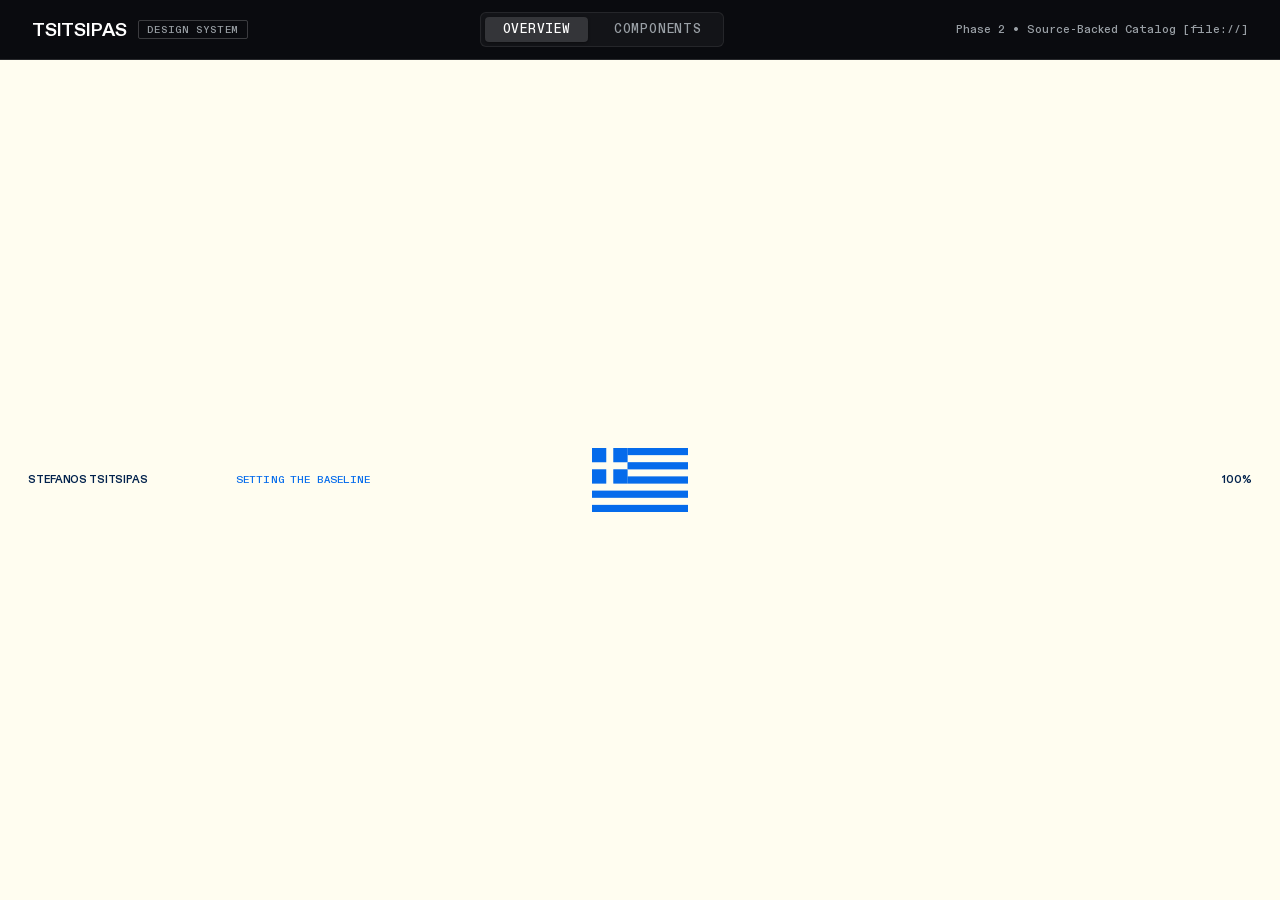
==== index.html @ 0f34ade7 "fix(pages): habilitar Pages automaticamente no workflow e criar index.html" ====
<!DOCTYPE html>
<html lang="en">
<head>
  <meta charset="utf-8" />
  <meta name="viewport" content="width=device-width, initial-scale=1" />
  <title>Tsitsipas — Design System</title>
  
  <style>
    @font-face {
      font-family: 'ABC Diatype';
      src: url('assets/overview/assets/cdn.prod.website-files.com/697cbd4d306021d0cc247ad9/6981e176133f751073e93c39_ABCDiatype-Medium.woff2') format('woff2');
      font-weight: 500;
      font-style: normal;
      font-display: swap;
    }
    @font-face {
      font-family: 'ABC Diatype';
      src: url('assets/overview/assets/cdn.prod.website-files.com/697cbd4d306021d0cc247ad9/6981e1764ed0c80cb322292b_ABCDiatype-Bold.woff2') format('woff2');
      font-weight: 700;
      font-style: normal;
      font-display: swap;
    }
    @font-face {
      font-family: 'ABC Diatype Mono';
      src: url('assets/overview/assets/cdn.prod.website-files.com/697cbd4d306021d0cc247ad9/6981e1980f8bcf10463452c4_ABCDiatypeMono-Medium.woff2') format('woff2');
      font-weight: 500;
      font-style: normal;
      font-display: swap;
    }

    :root {
      --color--white: #fffdf0;
      --color--charcoal: #1a1a1a;
      --color--blue: #056beb;
      --color--yellow: #efff44;
      --color--gray: #626262;
      --color--dark-blue: #02224c;
      --color--blue-white: #d0ecff;
      --color--light-gray: #b0b0b0;
      --color--error: #f62d00;
      --color--success: #52d36a;
      
      --ds-bg: #0b0c10;
      --ds-surface: #14161d;
      --ds-surface-elevated: #1a1e27;
      --ds-border: rgba(255, 255, 255, 0.12);
      --ds-border-light: rgba(255, 255, 255, 0.22);
      --ds-text: #fffdf0;
      --ds-text-dim: #9aa0a6;
      --ds-blue: #056beb;
      
      --ds-font-main: 'ABC Diatype', -apple-system, BlinkMacSystemFont, 'Segoe UI', Roboto, sans-serif;
      --ds-font-mono: 'ABC Diatype Mono', monospace;
      --cubic-default: cubic-bezier(0.4, 0, 0, 1);
    }

    * {
      box-sizing: border-box;
      margin: 0;
      padding: 0;
    }

    html, body {
      width: 100%;
      height: 100%;
      overflow: hidden;
      background: var(--ds-bg);
      color: var(--ds-text);
      font-family: var(--ds-font-main);
    }

    .ds-shell {
      display: flex;
      flex-direction: column;
      width: 100vw;
      height: 100vh;
    }

    /* Top Catalog Bar */
    .ds-navbar {
      height: 60px;
      display: flex;
      align-items: center;
      justify-content: space-between;
      padding: 0 2rem;
      background: rgba(11, 12, 16, 0.96);
      backdrop-filter: blur(16px);
      border-bottom: 1px solid var(--ds-border);
      z-index: 1000;
      flex-shrink: 0;
    }

    .ds-brand {
      display: flex;
      align-items: center;
      gap: 0.75rem;
      text-decoration: none;
      color: #fff;
    }

    .ds-brand-title {
      font-size: 1.15rem;
      font-weight: 700;
      letter-spacing: -0.01em;
      text-transform: uppercase;
    }

    .ds-brand-badge {
      font-family: var(--ds-font-mono);
      font-size: 0.65rem;
      text-transform: uppercase;
      letter-spacing: 0.08em;
      padding: 0.2rem 0.5rem;
      border: 1px solid rgba(255,255,255,0.2);
      border-radius: 2px;
      color: var(--ds-text-dim);
    }

    .ds-tabs {
      display: flex;
      align-items: center;
      gap: 0.5rem;
      background: rgba(255, 255, 255, 0.04);
      padding: 4px;
      border-radius: 6px;
      border: 1px solid rgba(255, 255, 255, 0.08);
    }

    .ds-tab-btn {
      font-family: var(--ds-font-mono);
      font-size: 0.8rem;
      text-transform: uppercase;
      letter-spacing: 0.06em;
      padding: 0.4rem 1.1rem;
      border-radius: 4px;
      border: none;
      background: transparent;
      color: var(--ds-text-dim);
      cursor: pointer;
      text-decoration: none;
      transition: all 0.2s ease;
      display: inline-flex;
      align-items: center;
      gap: 0.4rem;
    }

    .ds-tab-btn:hover {
      color: #fff;
      background: rgba(255, 255, 255, 0.06);
    }

    .ds-tab-btn.is-active {
      color: #fff;
      background: rgba(255, 255, 255, 0.14);
      box-shadow: 0 1px 3px rgba(0,0,0,0.4);
    }

    /* Content Area */
    .ds-view-container {
      flex: 1;
      position: relative;
      width: 100%;
      height: calc(100vh - 60px);
      overflow: hidden;
    }

    .ds-view-overview {
      width: 100%;
      height: 100%;
      position: absolute;
      top: 0;
      left: 0;
      display: block;
    }

    .ds-iframe {
      width: 100%;
      height: 100%;
      border: none;
      display: block;
    }

    /* ----------------------------------------------------
       Phase 2: Components View
       ---------------------------------------------------- */
    .ds-view-components {
      display: none;
      width: 100%;
      height: 100%;
      position: absolute;
      top: 0;
      left: 0;
      background: var(--color--charcoal);
      color: var(--color--white);
      overflow: hidden;
    }

    /* Two-column layout with sticky left sidebar */
    .ds-components-layout {
      display: flex;
      width: 100%;
      height: 100%;
    }

    .ds-sidebar {
      width: 250px;
      flex-shrink: 0;
      background: rgba(18, 19, 23, 0.85);
      backdrop-filter: blur(20px);
      border-right: 1px solid var(--ds-border);
      padding: 1.5rem 1rem;
      overflow-y: auto;
      display: flex;
      flex-direction: column;
      gap: 0.4rem;
    }

    .ds-sidebar-title {
      font-family: var(--ds-font-mono);
      font-size: 0.7rem;
      text-transform: uppercase;
      letter-spacing: 0.1em;
      color: var(--ds-text-dim);
      padding: 0 0.75rem 0.6rem;
      border-bottom: 1px solid var(--ds-border);
      margin-bottom: 0.5rem;
    }

    .ds-nav-item {
      font-family: var(--ds-font-mono);
      font-size: 0.82rem;
      text-transform: uppercase;
      letter-spacing: 0.05em;
      color: #9aa0a6;
      text-decoration: none;
      padding: 0.6rem 0.75rem;
      border-radius: 4px;
      transition: all 0.2s ease;
      display: flex;
      justify-content: space-between;
      align-items: center;
    }

    .ds-nav-item:hover, .ds-nav-item.is-active {
      color: #ffffff;
      background: rgba(255, 255, 255, 0.08);
    }

    .ds-nav-count {
      font-size: 0.7rem;
      opacity: 0.6;
    }

    .ds-main-content {
      flex: 1;
      height: 100%;
      overflow-y: auto;
      padding: 3rem 4rem 6rem;
      position: relative;
      scroll-behavior: smooth;
    }

    /* Background animated specimen wrapper */
    .ds-bg-canvas-container {
      position: relative;
      width: 100%;
      height: 380px;
      border: 1px solid var(--ds-border);
      border-radius: 8px;
      overflow: hidden;
      margin-top: 1rem;
    }

    .ds-bg-iframe {
      width: 100%;
      height: 100%;
      border: none;
    }

    /* Specimen Sections */
    .ds-section {
      margin-bottom: 5rem;
      scroll-margin-top: 2rem;
    }

    .ds-section-header {
      margin-bottom: 2rem;
      border-bottom: 1px solid var(--ds-border);
      padding-bottom: 0.75rem;
      display: flex;
      justify-content: space-between;
      align-items: baseline;
    }

    .ds-section-title {
      font-size: 1.6rem;
      font-weight: 700;
      letter-spacing: -0.02em;
      text-transform: uppercase;
    }

    .ds-section-tag {
      font-family: var(--ds-font-mono);
      font-size: 0.75rem;
      color: var(--color--blue);
      letter-spacing: 0.08em;
      text-transform: uppercase;
    }

    /* Typography 3-Column format */
    .ds-type-row {
      display: grid;
      grid-template-columns: 240px 1fr 140px;
      align-items: baseline;
      padding: 1.8rem 0;
      border-bottom: 1px solid rgba(255, 255, 255, 0.08);
      gap: 1.5rem;
    }

    .ds-type-meta {
      font-family: var(--ds-font-mono);
      font-size: 0.8rem;
    }

    .ds-type-role {
      color: #ffffff;
      font-weight: 700;
      text-transform: uppercase;
      letter-spacing: 0.05em;
      margin-bottom: 0.25rem;
    }

    .ds-type-family {
      color: var(--ds-text-dim);
      font-size: 0.75rem;
    }

    .ds-type-size {
      font-family: var(--ds-font-mono);
      font-size: 0.8rem;
      color: var(--color--yellow);
      text-align: right;
      letter-spacing: 0.05em;
    }

    /* Colors Grid */
    .ds-color-groups {
      display: flex;
      flex-direction: column;
      gap: 2.5rem;
    }

    .ds-color-group-title {
      font-family: var(--ds-font-mono);
      font-size: 0.85rem;
      text-transform: uppercase;
      letter-spacing: 0.08em;
      color: var(--ds-text-dim);
      margin-bottom: 1rem;
    }

    .ds-color-grid {
      display: grid;
      grid-template-columns: repeat(auto-fill, minmax(220px, 1fr));
      gap: 1.25rem;
    }

    .ds-color-card {
      background: rgba(255, 255, 255, 0.03);
      border: 1px solid var(--ds-border);
      border-radius: 6px;
      overflow: hidden;
      display: flex;
      flex-direction: column;
    }

    .ds-swatch {
      height: 80px;
      width: 100%;
      position: relative;
    }

    .ds-color-details {
      padding: 0.85rem;
      font-family: var(--ds-font-mono);
      font-size: 0.78rem;
      display: flex;
      flex-direction: column;
      gap: 0.25rem;
    }

    .ds-color-label {
      font-weight: 700;
      color: #fff;
    }

    .ds-color-token {
      color: var(--color--blue-white);
      font-size: 0.72rem;
    }

    .ds-color-val {
      color: var(--ds-text-dim);
      font-size: 0.7rem;
    }

    .ds-color-use {
      font-size: 0.7rem;
      color: #888;
      margin-top: 0.2rem;
    }

    /* Surfaces */
    .ds-surface-grid {
      display: grid;
      grid-template-columns: repeat(auto-fit, minmax(280px, 1fr));
      gap: 1.5rem;
    }

    .ds-surface-specimen {
      padding: 2rem;
      border-radius: 4px;
      display: flex;
      flex-direction: column;
      justify-content: space-between;
      min-height: 140px;
    }

    /* Icons 5-column grid */
    .ds-icon-grid {
      display: grid;
      grid-template-columns: repeat(5, 1fr);
      gap: 1.5rem;
    }

    .ds-icon-cell {
      display: flex;
      flex-direction: column;
      align-items: center;
      justify-content: center;
      padding: 1.5rem 1rem;
      background: rgba(255,255,255,0.02);
      border: 1px solid var(--ds-border);
      border-radius: 4px;
      gap: 1rem;
      transition: all 0.2s ease;
    }

    .ds-icon-cell:hover {
      background: rgba(255,255,255,0.05);
      border-color: var(--ds-border-light);
    }

    .ds-icon-code {
      font-family: var(--ds-font-mono);
      font-size: 0.7rem;
      color: var(--ds-text-dim);
      text-align: center;
    }

    /* Reusable Source Components */
    .ds-comp-list {
      display: flex;
      flex-direction: column;
      gap: 3rem;
    }

    .ds-comp-item {
      border: 1px solid var(--ds-border);
      border-radius: 6px;
      background: rgba(255,255,255,0.02);
      padding: 2rem;
    }

    .ds-comp-meta {
      display: flex;
      justify-content: space-between;
      align-items: center;
      margin-bottom: 1.5rem;
      border-bottom: 1px solid rgba(255,255,255,0.08);
      padding-bottom: 0.75rem;
    }

    .ds-comp-name {
      font-family: var(--ds-font-mono);
      font-size: 0.9rem;
      text-transform: uppercase;
      font-weight: 700;
      color: #fff;
    }

    .ds-comp-selector {
      font-family: var(--ds-font-mono);
      font-size: 0.75rem;
      color: var(--color--blue-white);
      background: rgba(5, 107, 235, 0.15);
      padding: 2px 8px;
      border-radius: 3px;
    }

    .ds-comp-preview {
      padding: 1.5rem;
      background: #14161d;
      border-radius: 4px;
      border: 1px solid rgba(255,255,255,0.06);
      display: flex;
      align-items: center;
      gap: 2rem;
      flex-wrap: wrap;
    }

    /* Component CSS overrides from Source */
    .source-btn-wrap {
      display: inline-flex;
      align-items: center;
      gap: 0.5rem;
      padding: 0.75rem 1.75rem;
      border: 1px solid rgba(255, 255, 255, 0.3);
      color: #fffdf0;
      text-transform: uppercase;
      font-weight: 700;
      font-size: 0.875rem;
      letter-spacing: 0.05em;
      text-decoration: none;
      position: relative;
      overflow: hidden;
      transition: all 0.3s cubic-bezier(0.4, 0, 0, 1);
      background: transparent;
      cursor: pointer;
    }

    .source-btn-wrap:hover {
      border-color: #efff44;
      color: #efff44;
      transform: translateY(-2px);
    }

    .source-nav-pill {
      display: inline-flex;
      align-items: center;
      gap: 0.6rem;
      padding: 0.5rem 1.25rem;
      border-radius: 999px;
      border: 1px solid rgba(255, 255, 255, 0.2);
      font-family: var(--ds-font-mono);
      font-size: 0.8rem;
      text-transform: uppercase;
      background: #02224c;
      color: #d0ecff;
    }

    .source-stat-item {
      display: flex;
      flex-direction: column;
      gap: 0.25rem;
      border-left: 2px solid var(--color--blue);
      padding-left: 1rem;
    }

    .source-stat-label {
      font-family: var(--ds-font-mono);
      font-size: 0.75rem;
      text-transform: uppercase;
      color: var(--color--blue-white);
      letter-spacing: 0.05em;
    }

    .source-stat-val {
      font-size: 1.75rem;
      font-weight: 700;
      color: #fffdf0;
      text-transform: uppercase;
    }
  </style>
</head>
<body>
  <div class="ds-shell">
    <header class="ds-navbar">
      <a href="#overview" class="ds-brand">
        <span class="ds-brand-title">Tsitsipas</span>
        <span class="ds-brand-badge">Design System</span>
      </a>

      <nav class="ds-tabs">
        <a href="#overview" id="tab-overview" class="ds-tab-btn is-active">
          <span>Overview</span>
        </a>
        <a href="#components" id="tab-components" class="ds-tab-btn">
          <span>Components</span>
        </a>
      </nav>

      <div style="font-family: var(--ds-font-mono); font-size: 0.72rem; color: var(--ds-text-dim);">
        Phase 2 • Source-Backed Catalog [file://]
      </div>
    </header>

    <main class="ds-view-container">
      <!-- Overview View -->
      <section id="view-overview" class="ds-view-overview">
        <iframe src="assets/overview/index.html" class="ds-iframe" title="Tsitsipas Overview Adaptation"></iframe>
      </section>

      <!-- Components View -->
      <section id="view-components" class="ds-view-components">
        <div class="ds-components-layout">
          <!-- Sticky Left Sidebar -->
          <aside class="ds-sidebar">
            <div class="ds-sidebar-title">Design Foundations</div>
            <a href="#foundations-typography" class="ds-nav-item is-active">
              <span>Typography</span>
              <span class="ds-nav-count">8</span>
            </a>
            <a href="#foundations-colors" class="ds-nav-item">
              <span>Colors</span>
              <span class="ds-nav-count">14</span>
            </a>
            <a href="#foundations-backgrounds" class="ds-nav-item">
              <span>Backgrounds</span>
              <span class="ds-nav-count">2</span>
            </a>
            <a href="#foundations-surfaces" class="ds-nav-item">
              <span>Surfaces</span>
              <span class="ds-nav-count">4</span>
            </a>
            <a href="#foundations-icons" class="ds-nav-item">
              <span>Icons</span>
              <span class="ds-nav-count">6</span>
            </a>

            <div class="ds-sidebar-title" style="margin-top: 1.5rem;">Components</div>
            <a href="#comp-navigation" class="ds-nav-item">
              <span>Navigation</span>
              <span class="ds-nav-count">3</span>
            </a>
            <a href="#comp-actions" class="ds-nav-item">
              <span>Actions & Buttons</span>
              <span class="ds-nav-count">4</span>
            </a>
            <a href="#comp-data-display" class="ds-nav-item">
              <span>Data Display</span>
              <span class="ds-nav-count">3</span>
            </a>
            <a href="#comp-forms" class="ds-nav-item">
              <span>Inputs & Forms</span>
              <span class="ds-nav-count">2</span>
            </a>
          </aside>

          <!-- Main Scrollable Specimen Area -->
          <div class="ds-main-content">
            
            <!-- TYPOGRAPHY -->
            <section id="foundations-typography" class="ds-section">
              <div class="ds-section-header">
                <h2 class="ds-section-title">Typography</h2>
                <span class="ds-section-tag">ABC Diatype / Diatype Mono</span>
              </div>

              <!-- Heading 1 -->
              <div class="ds-type-row">
                <div class="ds-type-meta">
                  <div class="ds-type-role">Heading 1 (Hero Title)</div>
                  <div class="ds-type-family">ABC Diatype • Bold 700</div>
                  <div style="color: #666; font-size: 0.7rem; margin-top: 4px;">.u-h1</div>
                </div>
                <div class="ds-type-specimen" style="font-family: 'ABC Diatype'; font-size: 3.5rem; font-weight: 700; text-transform: uppercase; letter-spacing: -0.03em; line-height: 0.9;">
                  TSITSIPAS
                </div>
                <div class="ds-type-size">6em | 3em</div>
              </div>

              <!-- Heading 2 -->
              <div class="ds-type-row">
                <div class="ds-type-meta">
                  <div class="ds-type-role">Heading 2 (Section Title)</div>
                  <div class="ds-type-family">ABC Diatype • Bold 700</div>
                  <div style="color: #666; font-size: 0.7rem; margin-top: 4px;">.u-h2</div>
                </div>
                <div class="ds-type-specimen" style="font-family: 'ABC Diatype'; font-size: 2.4rem; font-weight: 700; text-transform: uppercase; letter-spacing: -0.03em; line-height: 1;">
                  FAMILY LEGACY
                </div>
                <div class="ds-type-size">4em | 2.5em</div>
              </div>

              <!-- Heading 3 -->
              <div class="ds-type-row">
                <div class="ds-type-meta">
                  <div class="ds-type-role">Heading 3 (Editorial Headline)</div>
                  <div class="ds-type-family">ABC Diatype • Bold 700</div>
                  <div style="color: #666; font-size: 0.7rem; margin-top: 4px;">.u-h3</div>
                </div>
                <div class="ds-type-specimen" style="font-family: 'ABC Diatype'; font-size: 1.8rem; font-weight: 700; letter-spacing: -0.01em; line-height: 1;">
                  Precision Athletic Craft
                </div>
                <div class="ds-type-size">2.5em | 2em</div>
              </div>

              <!-- Heading 4 -->
              <div class="ds-type-row">
                <div class="ds-type-meta">
                  <div class="ds-type-role">Heading 4 (Brand Logo & Menu)</div>
                  <div class="ds-type-family">ABC Diatype • Bold 700</div>
                  <div style="color: #666; font-size: 0.7rem; margin-top: 4px;">.u-h4</div>
                </div>
                <div class="ds-type-specimen" style="font-family: 'ABC Diatype'; font-size: 1.4rem; font-weight: 700; text-transform: uppercase; letter-spacing: -0.03em; line-height: 1;">
                  Stefanos Tsitsipas
                </div>
                <div class="ds-type-size">2em | 1.5em</div>
              </div>

              <!-- Mono XL -->
              <div class="ds-type-row">
                <div class="ds-type-meta">
                  <div class="ds-type-role">Mono Display (Scores / Numbers)</div>
                  <div class="ds-type-family">ABC Diatype Mono • Regular 400</div>
                  <div style="color: #666; font-size: 0.7rem; margin-top: 4px;">.text-mono-xl</div>
                </div>
                <div class="ds-type-specimen" style="font-family: 'ABC Diatype Mono'; font-size: 2.2rem; text-transform: uppercase; letter-spacing: 0.1em; line-height: 1.2;">
                  #03 ATP
                </div>
                <div class="ds-type-size">3em</div>
              </div>

              <!-- Mono Medium -->
              <div class="ds-type-row">
                <div class="ds-type-meta">
                  <div class="ds-type-role">Mono Medium (Labels & Stats)</div>
                  <div class="ds-type-family">ABC Diatype Mono • Regular 400</div>
                  <div style="color: #666; font-size: 0.7rem; margin-top: 4px;">.text-mono-md</div>
                </div>
                <div class="ds-type-specimen" style="font-family: 'ABC Diatype Mono'; font-size: 1.125rem; text-transform: uppercase; letter-spacing: 0.1em; line-height: 1.2;">
                  TOURNAMENT RECORD 2024
                </div>
                <div class="ds-type-size">1.125em</div>
              </div>

              <!-- Mono Small -->
              <div class="ds-type-row">
                <div class="ds-type-meta">
                  <div class="ds-type-role">Mono Small (Meta, Eyebrows)</div>
                  <div class="ds-type-family">ABC Diatype Mono • Medium 500</div>
                  <div style="color: #666; font-size: 0.7rem; margin-top: 4px;">.text-mono-sm</div>
                </div>
                <div class="ds-type-specimen" style="font-family: 'ABC Diatype Mono'; font-size: 0.75rem; text-transform: uppercase; letter-spacing: 0.015em; line-height: 1;">
                  Date of birth • August 12th, 1998
                </div>
                <div class="ds-type-size">0.75em</div>
              </div>

              <!-- Text Detail -->
              <div class="ds-type-row">
                <div class="ds-type-meta">
                  <div class="ds-type-role">Text Detail (Spec Values)</div>
                  <div class="ds-type-family">ABC Diatype • Bold 700</div>
                  <div style="color: #666; font-size: 0.7rem; margin-top: 4px;">.u-text-detail</div>
                </div>
                <div class="ds-type-specimen" style="font-family: 'ABC Diatype'; font-size: 0.9375rem; text-transform: uppercase; letter-spacing: -0.015em; line-height: 1;">
                  Monte-Carlo Masters Champion
                </div>
                <div class="ds-type-size">0.75em | 0.9375em</div>
              </div>
            </section>

            <!-- COLORS -->
            <section id="foundations-colors" class="ds-section">
              <div class="ds-section-header">
                <h2 class="ds-section-title">Colors</h2>
                <span class="ds-section-tag">Functional Palette</span>
              </div>

              <div class="ds-color-groups">
                <!-- Brand and Accent -->
                <div>
                  <div class="ds-color-group-title">Brand & Accent</div>
                  <div class="ds-color-grid">
                    <div class="ds-color-card">
                      <div class="ds-swatch" style="background: #056beb;"></div>
                      <div class="ds-color-details">
                        <span class="ds-color-label">Electric Brand Blue</span>
                        <span class="ds-color-token">--color--blue</span>
                        <span class="ds-color-val">#056beb</span>
                        <span class="ds-color-use">Primary accent, active indicators, menu dots</span>
                      </div>
                    </div>

                    <div class="ds-color-card">
                      <div class="ds-swatch" style="background: #efff44;"></div>
                      <div class="ds-color-details">
                        <span class="ds-color-label">Tennis Volt Accent</span>
                        <span class="ds-color-token">--color--yellow</span>
                        <span class="ds-color-val">#efff44</span>
                        <span class="ds-color-use">Hover states, kinetic highlights, tennis markers</span>
                      </div>
                    </div>

                    <div class="ds-color-card">
                      <div class="ds-swatch" style="background: #02224c;"></div>
                      <div class="ds-color-details">
                        <span class="ds-color-label">Deep Court Navy</span>
                        <span class="ds-color-token">--color--dark-blue</span>
                        <span class="ds-color-val">#02224c</span>
                        <span class="ds-color-use">Secondary dark surface and badge backgrounds</span>
                      </div>
                    </div>
                  </div>
                </div>

                <!-- Surfaces & Canvas -->
                <div>
                  <div class="ds-color-group-title">Surfaces & Canvas</div>
                  <div class="ds-color-grid">
                    <div class="ds-color-card">
                      <div class="ds-swatch" style="background: #1a1a1a; border-bottom: 1px solid #333;"></div>
                      <div class="ds-color-details">
                        <span class="ds-color-label">Charcoal Canvas</span>
                        <span class="ds-color-token">--color--charcoal</span>
                        <span class="ds-color-val">#1a1a1a</span>
                        <span class="ds-color-use">Main page background and deep cards</span>
                      </div>
                    </div>

                    <div class="ds-color-card">
                      <div class="ds-swatch" style="background: #0b0c10;"></div>
                      <div class="ds-color-details">
                        <span class="ds-color-label">Void Surface</span>
                        <span class="ds-color-token">--ds-bg</span>
                        <span class="ds-color-val">#0b0c10</span>
                        <span class="ds-color-use">Catalog shell and 3D viewport canvas background</span>
                      </div>
                    </div>

                    <div class="ds-color-card">
                      <div class="ds-swatch" style="background: #2d2d2d;"></div>
                      <div class="ds-color-details">
                        <span class="ds-color-label">Elevated Dark Slate</span>
                        <span class="ds-color-token">--color--gradient-dark</span>
                        <span class="ds-color-val">#2d2d2d</span>
                        <span class="ds-color-use">Surface cards, overlays, and subtle card tiles</span>
                      </div>
                    </div>
                  </div>
                </div>

                <!-- Text & Icons -->
                <div>
                  <div class="ds-color-group-title">Text & Icons</div>
                  <div class="ds-color-grid">
                    <div class="ds-color-card">
                      <div class="ds-swatch" style="background: #fffdf0;"></div>
                      <div class="ds-color-details">
                        <span class="ds-color-label">Warm Chalk White</span>
                        <span class="ds-color-token">--color--white</span>
                        <span class="ds-color-val">#fffdf0</span>
                        <span class="ds-color-use">Primary text, titles, headings, high contrast</span>
                      </div>
                    </div>

                    <div class="ds-color-card">
                      <div class="ds-swatch" style="background: #d0ecff;"></div>
                      <div class="ds-color-details">
                        <span class="ds-color-label">Ice Blue Text</span>
                        <span class="ds-color-token">--color--blue-white</span>
                        <span class="ds-color-val">#d0ecff</span>
                        <span class="ds-color-use">Meta labels, match scores, secondary headers</span>
                      </div>
                    </div>

                    <div class="ds-color-card">
                      <div class="ds-swatch" style="background: #626262;"></div>
                      <div class="ds-color-details">
                        <span class="ds-color-label">Neutral Medium Gray</span>
                        <span class="ds-color-token">--color--gray</span>
                        <span class="ds-color-val">#626262</span>
                        <span class="ds-color-use">Secondary copy, disabled items, captions</span>
                      </div>
                    </div>
                  </div>
                </div>

                <!-- Borders & Overlays -->
                <div>
                  <div class="ds-color-group-title">Borders & Alpha Overlays</div>
                  <div class="ds-color-grid">
                    <div class="ds-color-card">
                      <div class="ds-swatch" style="background: rgba(255, 253, 240, 0.25);"></div>
                      <div class="ds-color-details">
                        <span class="ds-color-label">Chalk Border Alpha</span>
                        <span class="ds-color-token">--color--white-25</span>
                        <span class="ds-color-val">rgba(255, 253, 240, 0.25)</span>
                        <span class="ds-color-use">Card outlines, dividers, subtle grid separators</span>
                      </div>
                    </div>

                    <div class="ds-color-card">
                      <div class="ds-swatch" style="background: rgba(2, 34, 76, 0.25);"></div>
                      <div class="ds-color-details">
                        <span class="ds-color-label">Dark Blue Alpha</span>
                        <span class="ds-color-token">--color--dark-blue-25</span>
                        <span class="ds-color-val">rgba(2, 34, 76, 0.25)</span>
                        <span class="ds-color-use">Backdrop blurs, floating navigation badges</span>
                      </div>
                    </div>
                  </div>
                </div>
              </div>
            </section>

            <!-- BACKGROUNDS -->
            <section id="foundations-backgrounds" class="ds-section">
              <div class="ds-section-header">
                <h2 class="ds-section-title">Backgrounds</h2>
                <span class="ds-section-tag">WebGL 3D & Static Canvas</span>
              </div>

              <div>
                <p style="font-family: var(--ds-font-mono); font-size: 0.8rem; color: var(--ds-text-dim); margin-bottom: 0.75rem;">
                  Interactive WebGL 3D Court (Live runtime instance from Overview):
                </p>
                <div class="ds-bg-canvas-container">
                  <iframe src="assets/overview/index.html" class="ds-bg-iframe" title="Live 3D Background Specimen"></iframe>
                </div>
              </div>
            </section>

            <!-- SURFACES -->
            <section id="foundations-surfaces" class="ds-section">
              <div class="ds-section-header">
                <h2 class="ds-section-title">Surfaces</h2>
                <span class="ds-section-tag">Elevation & Glassmorphism</span>
              </div>

              <div class="ds-surface-grid">
                <div class="ds-surface-specimen" style="background: #1a1a1a; border: 1px solid rgba(255, 253, 240, 0.15);">
                  <div>
                    <h4 style="font-size: 1rem; text-transform: uppercase; margin-bottom: 0.5rem;">Base Dark Surface</h4>
                    <p style="font-family: var(--ds-font-mono); font-size: 0.75rem; color: #888;">Solid #1a1a1a with 1px chalk border</p>
                  </div>
                  <div style="font-family: var(--ds-font-mono); font-size: 0.7rem; color: var(--color--blue);">.content-dark__slot</div>
                </div>

                <div class="ds-surface-specimen" style="background: rgba(11, 12, 16, 0.85); backdrop-filter: blur(16px); border: 1px solid rgba(255, 255, 255, 0.1);">
                  <div>
                    <h4 style="font-size: 1rem; text-transform: uppercase; margin-bottom: 0.5rem;">Frosted Glass Nav Surface</h4>
                    <p style="font-family: var(--ds-font-mono); font-size: 0.75rem; color: #888;">rgba(11, 12, 16, 0.85) • backdrop-filter blur(16px)</p>
                  </div>
                  <div style="font-family: var(--ds-font-mono); font-size: 0.7rem; color: var(--color--blue);">.nav-w</div>
                </div>

                <div class="ds-surface-specimen" style="background: #02224c; border-radius: 4px; border: 1px solid rgba(208, 236, 255, 0.2);">
                  <div>
                    <h4 style="font-size: 1rem; text-transform: uppercase; margin-bottom: 0.5rem;">Navy Court Pill Surface</h4>
                    <p style="font-family: var(--ds-font-mono); font-size: 0.75rem; color: #888;">#02224c with ice blue border accent</p>
                  </div>
                  <div style="font-family: var(--ds-font-mono); font-size: 0.7rem; color: var(--color--blue);">.nav__match-cms</div>
                </div>
              </div>
            </section>

            <!-- ICONS -->
            <section id="foundations-icons" class="ds-section">
              <div class="ds-section-header">
                <h2 class="ds-section-title">Icons</h2>
                <span class="ds-section-tag">Direct SVG Grid (5-col)</span>
              </div>

              <div class="ds-icon-grid">
                <!-- Close / Hamburger Menu -->
                <div class="ds-icon-cell">
                  <svg width="24" height="24" viewBox="0 0 32 32" fill="none" stroke="#fffdf0" stroke-width="2">
                    <line x1="4" y1="10" x2="28" y2="10"></line>
                    <line x1="4" y1="22" x2="28" y2="22"></line>
                  </svg>
                  <div class="ds-icon-code">icon-menu</div>
                </div>

                <!-- Close cross -->
                <div class="ds-icon-cell">
                  <svg width="24" height="24" viewBox="0 0 32 32" fill="none" stroke="#fffdf0" stroke-width="2">
                    <line x1="8" y1="8" x2="24" y2="24"></line>
                    <line x1="24" y1="8" x2="8" y2="24"></line>
                  </svg>
                  <div class="ds-icon-code">icon-close</div>
                </div>

                <!-- Arrow Right -->
                <div class="ds-icon-cell">
                  <svg width="24" height="24" viewBox="0 0 24 24" fill="none" stroke="#fffdf0" stroke-width="2">
                    <line x1="5" y1="12" x2="19" y2="12"></line>
                    <polyline points="12 5 19 12 12 19"></polyline>
                  </svg>
                  <div class="ds-icon-code">arrow-right</div>
                </div>

                <!-- Chevron Down -->
                <div class="ds-icon-cell">
                  <svg width="24" height="24" viewBox="0 0 24 24" fill="none" stroke="#fffdf0" stroke-width="2">
                    <polyline points="6 9 12 15 18 9"></polyline>
                  </svg>
                  <div class="ds-icon-code">chevron-down</div>
                </div>

                <!-- External Link -->
                <div class="ds-icon-cell">
                  <svg width="24" height="24" viewBox="0 0 24 24" fill="none" stroke="#fffdf0" stroke-width="2">
                    <path d="M18 13v6a2 2 0 0 1-2 2H5a2 2 0 0 1-2-2V8a2 2 0 0 1 2-2h6"></path>
                    <polyline points="15 3 21 3 21 9"></polyline>
                    <line x1="10" y1="14" x2="21" y2="3"></line>
                  </svg>
                  <div class="ds-icon-code">link-external</div>
                </div>

                <!-- Play dot -->
                <div class="ds-icon-cell">
                  <svg width="24" height="24" viewBox="0 0 24 24" fill="#056beb">
                    <circle cx="12" cy="12" r="6"></circle>
                  </svg>
                  <div class="ds-icon-code">status-live</div>
                </div>
              </div>
            </section>

            <!-- NAVIGATION COMPONENTS -->
            <section id="comp-navigation" class="ds-section">
              <div class="ds-section-header">
                <h2 class="ds-section-title">Navigation Components</h2>
                <span class="ds-section-tag">Source Reusable Units</span>
              </div>

              <div class="ds-comp-list">
                <!-- Nav Brand Logo -->
                <div class="ds-comp-item">
                  <div class="ds-comp-meta">
                    <span class="ds-comp-name">Stacked Wordmark Logo</span>
                    <span class="ds-comp-selector">.nav__logo</span>
                  </div>
                  <div class="ds-comp-preview">
                    <div style="display: flex; flex-direction: column; font-family: 'ABC Diatype'; font-weight: 700; text-transform: uppercase; line-height: 0.9; cursor: pointer;">
                      <span style="font-size: 1.25rem;">Stefanos</span>
                      <span style="font-size: 1.25rem; margin-left: 0.8rem; color: #efff44;">Tsitsipas</span>
                    </div>
                  </div>
                </div>

                <!-- Nav Menu Trigger & Pill -->
                <div class="ds-comp-item">
                  <div class="ds-comp-meta">
                    <span class="ds-comp-name">Interactive Menu Button</span>
                    <span class="ds-comp-selector">.nav__menu-w</span>
                  </div>
                  <div class="ds-comp-preview">
                    <div style="display: inline-flex; align-items: center; gap: 0.6rem; padding: 0.4rem 1.2rem; background: rgba(255,255,255,0.06); border: 1px solid rgba(255,255,255,0.15); border-radius: 999px; cursor: pointer;">
                      <span style="width: 8px; height: 8px; background: #056beb; border-radius: 50%;"></span>
                      <span style="font-family: var(--ds-font-mono); font-size: 0.75rem; text-transform: uppercase; letter-spacing: 0.08em; font-weight: 500;">Menu</span>
                    </div>
                  </div>
                </div>

                <!-- Match Badge -->
                <div class="ds-comp-item">
                  <div class="ds-comp-meta">
                    <span class="ds-comp-name">Match Info Status Pill</span>
                    <span class="ds-comp-selector">.nav__match-cms</span>
                  </div>
                  <div class="ds-comp-preview">
                    <div class="source-nav-pill">
                      <span style="color: #99b5cb;">Next Match:</span>
                      <span style="color: #fff; font-weight: 700;">Coming Soon</span>
                    </div>
                  </div>
                </div>
              </div>
            </section>

            <!-- ACTIONS & BUTTONS -->
            <section id="comp-actions" class="ds-section">
              <div class="ds-section-header">
                <h2 class="ds-section-title">Actions & Buttons</h2>
                <span class="ds-section-tag">Button Families & States</span>
              </div>

              <div class="ds-comp-list">
                <!-- Primary Outline Kinetic Button -->
                <div class="ds-comp-item">
                  <div class="ds-comp-meta">
                    <span class="ds-comp-name">Athletic Kinetic Outline Button</span>
                    <span class="ds-comp-selector">[data-css="btn"] .btn-w</span>
                  </div>
                  <div class="ds-comp-preview">
                    <a href="javascript:void(0)" class="source-btn-wrap">
                      <span>Explore Career</span>
                      <span style="font-size: 1.1rem; line-height: 1;">&rarr;</span>
                    </a>

                    <a href="javascript:void(0)" class="source-btn-wrap" style="border-color: #056beb; color: #d0ecff;">
                      <span>On Court Stats</span>
                      <span style="font-size: 1.1rem; line-height: 1;">&rarr;</span>
                    </a>

                    <a href="javascript:void(0)" class="source-btn-wrap" style="opacity: 0.4; cursor: not-allowed;">
                      <span>Disabled State</span>
                    </a>
                  </div>
                </div>
              </div>
            </section>

            <!-- DATA DISPLAY -->
            <section id="comp-data-display" class="ds-section">
              <div class="ds-section-header">
                <h2 class="ds-section-title">Data Display</h2>
                <span class="ds-section-tag">Stats & Specification Columns</span>
              </div>

              <div class="ds-comp-list">
                <div class="ds-comp-item">
                  <div class="ds-comp-meta">
                    <span class="ds-comp-name">Athletic Stat Grid Column</span>
                    <span class="ds-comp-selector">.hero-home__col</span>
                  </div>
                  <div class="ds-comp-preview" style="gap: 4rem;">
                    <div class="source-stat-item">
                      <span class="source-stat-label">ATP Ranking</span>
                      <span class="source-stat-val">Career High #3</span>
                    </div>

                    <div class="source-stat-item">
                      <span class="source-stat-label">Height / Reach</span>
                      <span class="source-stat-val">193 CM / 6'4"</span>
                    </div>

                    <div class="source-stat-item">
                      <span class="source-stat-label">Plays</span>
                      <span class="source-stat-val">Right-Handed (1H-BH)</span>
                    </div>
                  </div>
                </div>
              </div>
            </section>

            <!-- INPUTS & FORMS -->
            <section id="comp-forms" class="ds-section">
              <div class="ds-section-header">
                <h2 class="ds-section-title">Inputs & Forms</h2>
                <span class="ds-section-tag">Athletic Form Elements</span>
              </div>

              <div class="ds-comp-list">
                <div class="ds-comp-item">
                  <div class="ds-comp-meta">
                    <span class="ds-comp-name">Minimal Dark Form Controls</span>
                    <span class="ds-comp-selector">input, .contact__radio-btn</span>
                  </div>
                  <div class="ds-comp-preview" style="display: flex; flex-direction: column; align-items: flex-start; gap: 1.25rem;">
                    <div style="display: flex; gap: 1rem; width: 100%; max-width: 480px;">
                      <input type="text" placeholder="YOUR NAME" style="flex: 1; background: transparent; border: none; border-bottom: 1px solid rgba(255,255,255,0.25); color: #fff; font-family: var(--ds-font-mono); font-size: 0.85rem; padding: 0.5rem 0; outline: none;" />
                    </div>
                    <div style="display: flex; gap: 1rem; width: 100%; max-width: 480px;">
                      <input type="email" placeholder="YOUR EMAIL ADDRESS" style="flex: 1; background: transparent; border: none; border-bottom: 1px solid rgba(255,255,255,0.25); color: #fff; font-family: var(--ds-font-mono); font-size: 0.85rem; padding: 0.5rem 0; outline: none;" />
                    </div>
                  </div>
                </div>
              </div>
            </section>

          </div>
        </div>
      </section>
    </main>
  </div>

  <script>
    // Tab and Hash management
    var tabOverview = document.getElementById('tab-overview');
    var tabComponents = document.getElementById('tab-components');
    var viewOverview = document.getElementById('view-overview');
    var viewComponents = document.getElementById('view-components');

    function syncHash() {
      var hash = window.location.hash || '#overview';
      if (hash === '#components' || hash.startsWith('#comp-') || hash.startsWith('#foundations-')) {
        tabOverview.classList.remove('is-active');
        tabComponents.classList.add('is-active');
        viewOverview.style.display = 'none';
        viewComponents.style.display = 'block';

        if (hash.startsWith('#comp-') || hash.startsWith('#foundations-')) {
          var targetEl = document.querySelector(hash);
          if (targetEl) {
            targetEl.scrollIntoView({ behavior: 'smooth' });
          }
        }
      } else {
        tabComponents.classList.remove('is-active');
        tabOverview.classList.add('is-active');
        viewComponents.style.display = 'none';
        viewOverview.style.display = 'block';
      }
    }

    tabOverview.addEventListener('click', function(e) {
      e.preventDefault();
      window.location.hash = '#overview';
      syncHash();
    });

    tabComponents.addEventListener('click', function(e) {
      e.preventDefault();
      window.location.hash = '#components';
      syncHash();
    });

    // Update active state in sidebar on click
    document.querySelectorAll('.ds-nav-item').forEach(function(item) {
      item.addEventListener('click', function(e) {
        document.querySelectorAll('.ds-nav-item').forEach(function(el) { el.classList.remove('is-active'); });
        item.classList.add('is-active');
      });
    });

    window.addEventListener('hashchange', syncHash);
    syncHash();
  </script>
</body>
</html>
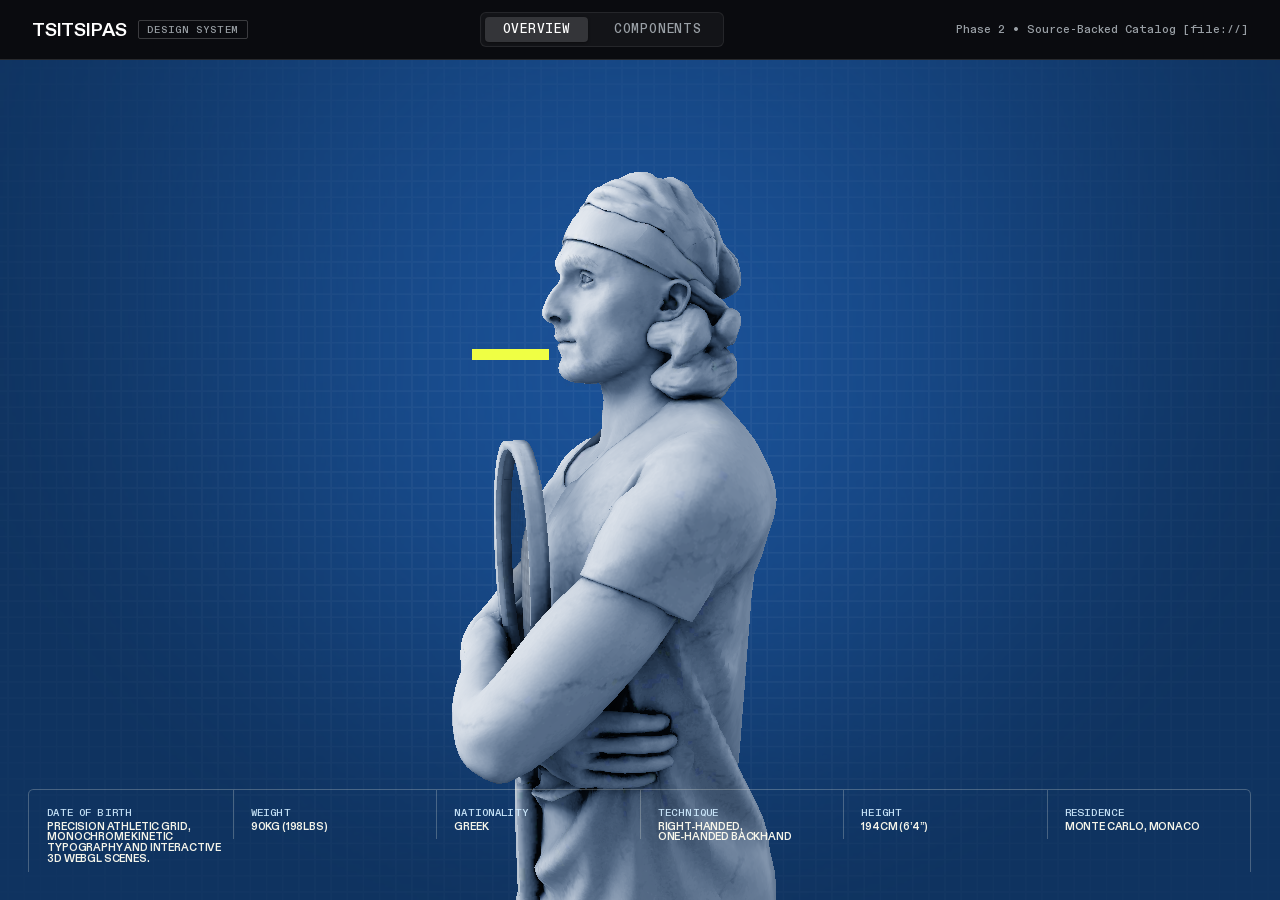
==== commit 644ca6ae: "atualizando textos do portfolio" ====
--- a/index.html
+++ b/index.html
@@ -1,9 +1,9 @@
 <!DOCTYPE html>
-<html lang="en">
+<html lang="pt-BR">
 <head>
   <meta charset="utf-8" />
   <meta name="viewport" content="width=device-width, initial-scale=1" />
-  <title>Tsitsipas — Design System</title>
+  <title>Julia - Santana</title>
   
   <style>
     @font-face {
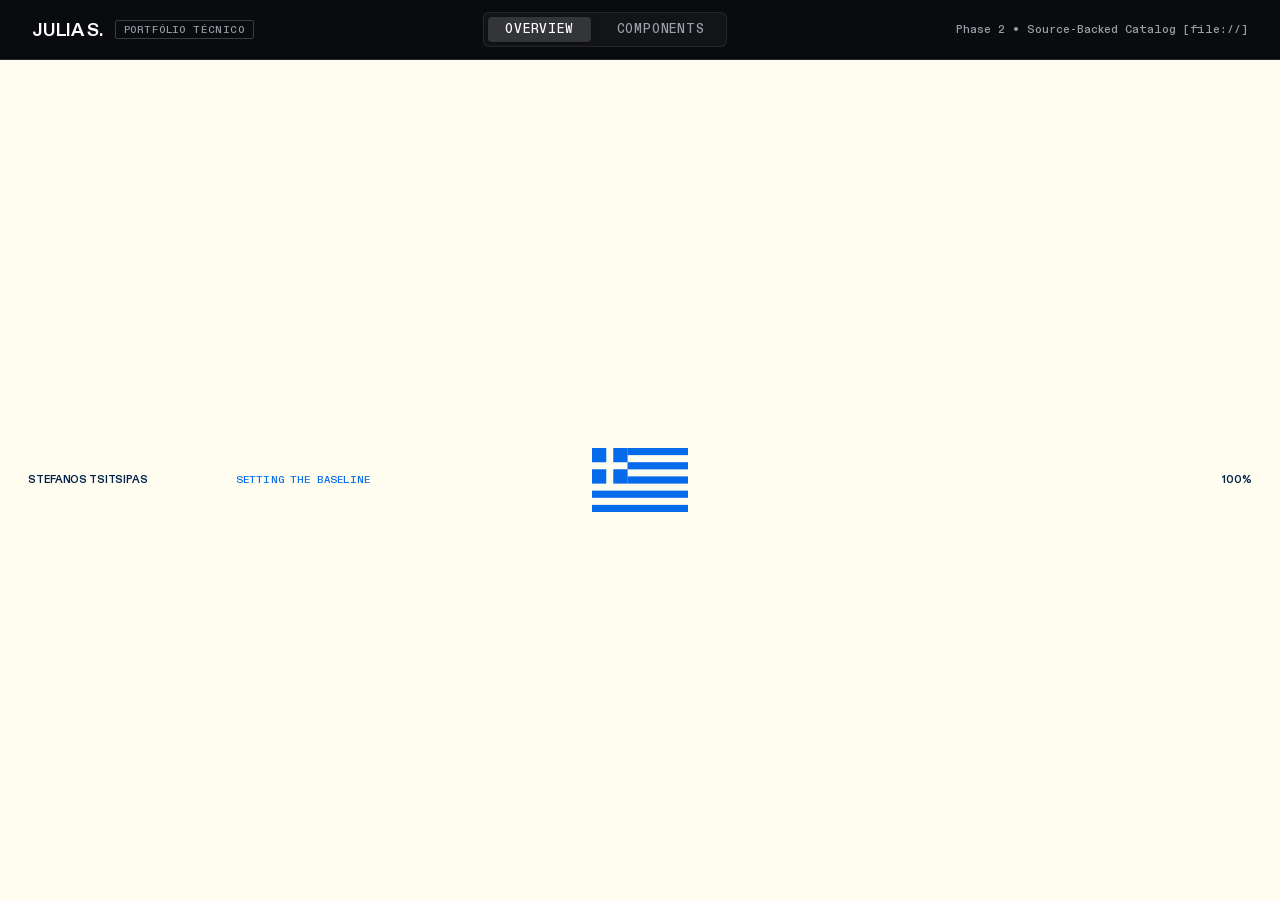
==== commit c004e186: "atualizando portifolio" ====
--- a/index.html
+++ b/index.html
@@ -3,7 +3,7 @@
 <head>
   <meta charset="utf-8" />
   <meta name="viewport" content="width=device-width, initial-scale=1" />
-  <title>Julia - Santana</title>
+  <title>Julia S.- Portifólio</title>
   
   <style>
     @font-face {
@@ -577,8 +577,8 @@
   <div class="ds-shell">
     <header class="ds-navbar">
       <a href="#overview" class="ds-brand">
-        <span class="ds-brand-title">Tsitsipas</span>
-        <span class="ds-brand-badge">Design System</span>
+  <span class="ds-brand-title">Julia S.</span>
+  <span class="ds-brand-badge">Portfólio Técnico</span>
       </a>
 
       <nav class="ds-tabs">
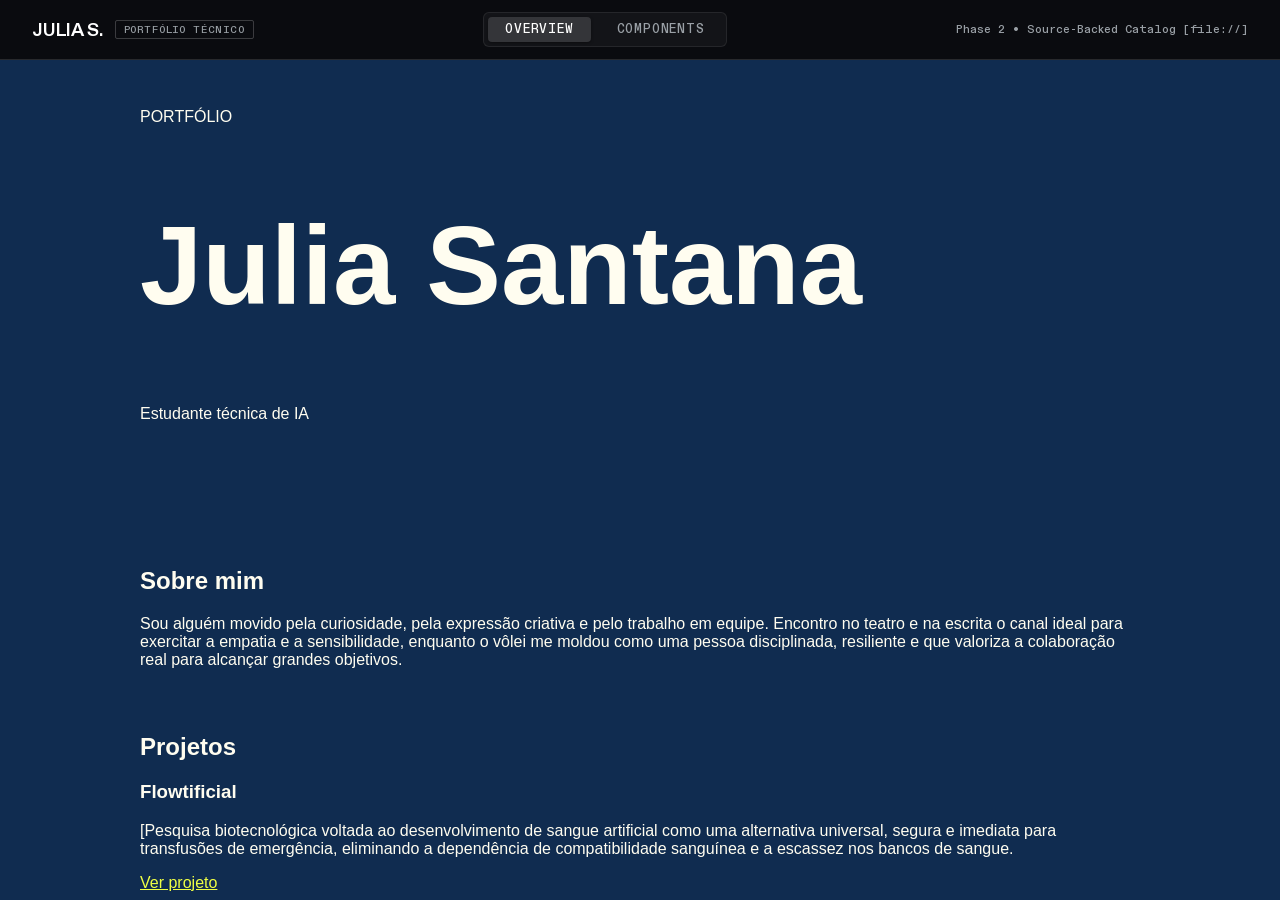
==== commit c5bd9c53: "Cria página de portfólio pessoal" ====
--- a/index.html
+++ b/index.html
@@ -598,7 +598,7 @@
     <main class="ds-view-container">
       <!-- Overview View -->
       <section id="view-overview" class="ds-view-overview">
-        <iframe src="assets/overview/index.html" class="ds-iframe" title="Tsitsipas Overview Adaptation"></iframe>
+        <iframe src="portfolio.html"class="ds-iframe" title="Portfólio de Julia Santana"></iframe>
       </section>
 
       <!-- Components View -->
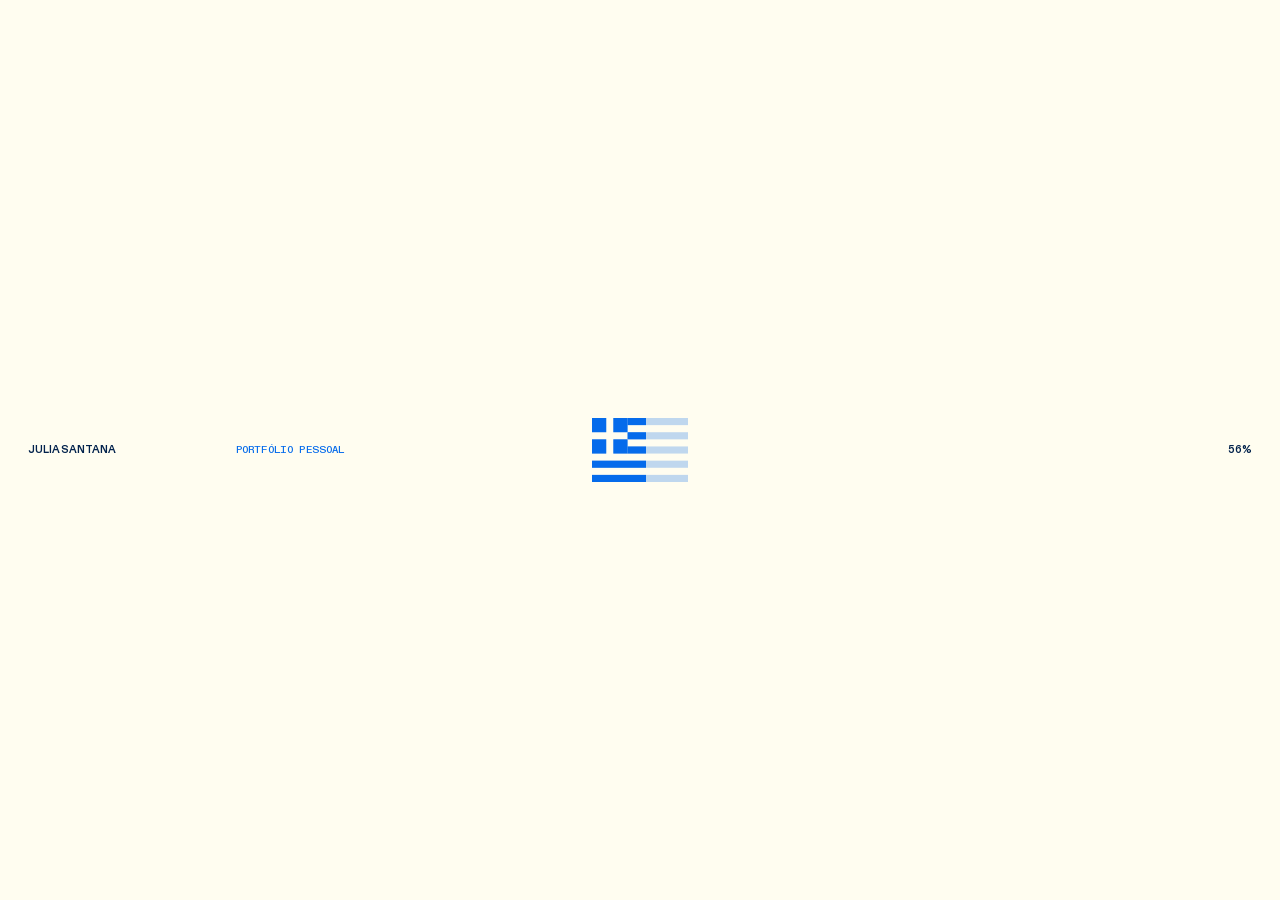
==== commit 23959b8f: "Cria página de portfólio pessoal" ====
--- a/index.html
+++ b/index.html
@@ -1,1225 +1,12 @@
-<!DOCTYPE html>
+<!doctype html>
 <html lang="pt-BR">
 <head>
-  <meta charset="utf-8" />
-  <meta name="viewport" content="width=device-width, initial-scale=1" />
-  <title>Julia S.- Portifólio</title>
-  
-  <style>
-    @font-face {
-      font-family: 'ABC Diatype';
-      src: url('assets/overview/assets/cdn.prod.website-files.com/697cbd4d306021d0cc247ad9/6981e176133f751073e93c39_ABCDiatype-Medium.woff2') format('woff2');
-      font-weight: 500;
-      font-style: normal;
-      font-display: swap;
-    }
-    @font-face {
-      font-family: 'ABC Diatype';
-      src: url('assets/overview/assets/cdn.prod.website-files.com/697cbd4d306021d0cc247ad9/6981e1764ed0c80cb322292b_ABCDiatype-Bold.woff2') format('woff2');
-      font-weight: 700;
-      font-style: normal;
-      font-display: swap;
-    }
-    @font-face {
-      font-family: 'ABC Diatype Mono';
-      src: url('assets/overview/assets/cdn.prod.website-files.com/697cbd4d306021d0cc247ad9/6981e1980f8bcf10463452c4_ABCDiatypeMono-Medium.woff2') format('woff2');
-      font-weight: 500;
-      font-style: normal;
-      font-display: swap;
-    }
-
-    :root {
-      --color--white: #fffdf0;
-      --color--charcoal: #1a1a1a;
-      --color--blue: #056beb;
-      --color--yellow: #efff44;
-      --color--gray: #626262;
-      --color--dark-blue: #02224c;
-      --color--blue-white: #d0ecff;
-      --color--light-gray: #b0b0b0;
-      --color--error: #f62d00;
-      --color--success: #52d36a;
-      
-      --ds-bg: #0b0c10;
-      --ds-surface: #14161d;
-      --ds-surface-elevated: #1a1e27;
-      --ds-border: rgba(255, 255, 255, 0.12);
-      --ds-border-light: rgba(255, 255, 255, 0.22);
-      --ds-text: #fffdf0;
-      --ds-text-dim: #9aa0a6;
-      --ds-blue: #056beb;
-      
-      --ds-font-main: 'ABC Diatype', -apple-system, BlinkMacSystemFont, 'Segoe UI', Roboto, sans-serif;
-      --ds-font-mono: 'ABC Diatype Mono', monospace;
-      --cubic-default: cubic-bezier(0.4, 0, 0, 1);
-    }
-
-    * {
-      box-sizing: border-box;
-      margin: 0;
-      padding: 0;
-    }
-
-    html, body {
-      width: 100%;
-      height: 100%;
-      overflow: hidden;
-      background: var(--ds-bg);
-      color: var(--ds-text);
-      font-family: var(--ds-font-main);
-    }
-
-    .ds-shell {
-      display: flex;
-      flex-direction: column;
-      width: 100vw;
-      height: 100vh;
-    }
-
-    /* Top Catalog Bar */
-    .ds-navbar {
-      height: 60px;
-      display: flex;
-      align-items: center;
-      justify-content: space-between;
-      padding: 0 2rem;
-      background: rgba(11, 12, 16, 0.96);
-      backdrop-filter: blur(16px);
-      border-bottom: 1px solid var(--ds-border);
-      z-index: 1000;
-      flex-shrink: 0;
-    }
-
-    .ds-brand {
-      display: flex;
-      align-items: center;
-      gap: 0.75rem;
-      text-decoration: none;
-      color: #fff;
-    }
-
-    .ds-brand-title {
-      font-size: 1.15rem;
-      font-weight: 700;
-      letter-spacing: -0.01em;
-      text-transform: uppercase;
-    }
-
-    .ds-brand-badge {
-      font-family: var(--ds-font-mono);
-      font-size: 0.65rem;
-      text-transform: uppercase;
-      letter-spacing: 0.08em;
-      padding: 0.2rem 0.5rem;
-      border: 1px solid rgba(255,255,255,0.2);
-      border-radius: 2px;
-      color: var(--ds-text-dim);
-    }
-
-    .ds-tabs {
-      display: flex;
-      align-items: center;
-      gap: 0.5rem;
-      background: rgba(255, 255, 255, 0.04);
-      padding: 4px;
-      border-radius: 6px;
-      border: 1px solid rgba(255, 255, 255, 0.08);
-    }
-
-    .ds-tab-btn {
-      font-family: var(--ds-font-mono);
-      font-size: 0.8rem;
-      text-transform: uppercase;
-      letter-spacing: 0.06em;
-      padding: 0.4rem 1.1rem;
-      border-radius: 4px;
-      border: none;
-      background: transparent;
-      color: var(--ds-text-dim);
-      cursor: pointer;
-      text-decoration: none;
-      transition: all 0.2s ease;
-      display: inline-flex;
-      align-items: center;
-      gap: 0.4rem;
-    }
-
-    .ds-tab-btn:hover {
-      color: #fff;
-      background: rgba(255, 255, 255, 0.06);
-    }
-
-    .ds-tab-btn.is-active {
-      color: #fff;
-      background: rgba(255, 255, 255, 0.14);
-      box-shadow: 0 1px 3px rgba(0,0,0,0.4);
-    }
-
-    /* Content Area */
-    .ds-view-container {
-      flex: 1;
-      position: relative;
-      width: 100%;
-      height: calc(100vh - 60px);
-      overflow: hidden;
-    }
-
-    .ds-view-overview {
-      width: 100%;
-      height: 100%;
-      position: absolute;
-      top: 0;
-      left: 0;
-      display: block;
-    }
-
-    .ds-iframe {
-      width: 100%;
-      height: 100%;
-      border: none;
-      display: block;
-    }
-
-    /* ----------------------------------------------------
-       Phase 2: Components View
-       ---------------------------------------------------- */
-    .ds-view-components {
-      display: none;
-      width: 100%;
-      height: 100%;
-      position: absolute;
-      top: 0;
-      left: 0;
-      background: var(--color--charcoal);
-      color: var(--color--white);
-      overflow: hidden;
-    }
-
-    /* Two-column layout with sticky left sidebar */
-    .ds-components-layout {
-      display: flex;
-      width: 100%;
-      height: 100%;
-    }
-
-    .ds-sidebar {
-      width: 250px;
-      flex-shrink: 0;
-      background: rgba(18, 19, 23, 0.85);
-      backdrop-filter: blur(20px);
-      border-right: 1px solid var(--ds-border);
-      padding: 1.5rem 1rem;
-      overflow-y: auto;
-      display: flex;
-      flex-direction: column;
-      gap: 0.4rem;
-    }
-
-    .ds-sidebar-title {
-      font-family: var(--ds-font-mono);
-      font-size: 0.7rem;
-      text-transform: uppercase;
-      letter-spacing: 0.1em;
-      color: var(--ds-text-dim);
-      padding: 0 0.75rem 0.6rem;
-      border-bottom: 1px solid var(--ds-border);
-      margin-bottom: 0.5rem;
-    }
-
-    .ds-nav-item {
-      font-family: var(--ds-font-mono);
-      font-size: 0.82rem;
-      text-transform: uppercase;
-      letter-spacing: 0.05em;
-      color: #9aa0a6;
-      text-decoration: none;
-      padding: 0.6rem 0.75rem;
-      border-radius: 4px;
-      transition: all 0.2s ease;
-      display: flex;
-      justify-content: space-between;
-      align-items: center;
-    }
-
-    .ds-nav-item:hover, .ds-nav-item.is-active {
-      color: #ffffff;
-      background: rgba(255, 255, 255, 0.08);
-    }
-
-    .ds-nav-count {
-      font-size: 0.7rem;
-      opacity: 0.6;
-    }
-
-    .ds-main-content {
-      flex: 1;
-      height: 100%;
-      overflow-y: auto;
-      padding: 3rem 4rem 6rem;
-      position: relative;
-      scroll-behavior: smooth;
-    }
-
-    /* Background animated specimen wrapper */
-    .ds-bg-canvas-container {
-      position: relative;
-      width: 100%;
-      height: 380px;
-      border: 1px solid var(--ds-border);
-      border-radius: 8px;
-      overflow: hidden;
-      margin-top: 1rem;
-    }
-
-    .ds-bg-iframe {
-      width: 100%;
-      height: 100%;
-      border: none;
-    }
-
-    /* Specimen Sections */
-    .ds-section {
-      margin-bottom: 5rem;
-      scroll-margin-top: 2rem;
-    }
-
-    .ds-section-header {
-      margin-bottom: 2rem;
-      border-bottom: 1px solid var(--ds-border);
-      padding-bottom: 0.75rem;
-      display: flex;
-      justify-content: space-between;
-      align-items: baseline;
-    }
-
-    .ds-section-title {
-      font-size: 1.6rem;
-      font-weight: 700;
-      letter-spacing: -0.02em;
-      text-transform: uppercase;
-    }
-
-    .ds-section-tag {
-      font-family: var(--ds-font-mono);
-      font-size: 0.75rem;
-      color: var(--color--blue);
-      letter-spacing: 0.08em;
-      text-transform: uppercase;
-    }
-
-    /* Typography 3-Column format */
-    .ds-type-row {
-      display: grid;
-      grid-template-columns: 240px 1fr 140px;
-      align-items: baseline;
-      padding: 1.8rem 0;
-      border-bottom: 1px solid rgba(255, 255, 255, 0.08);
-      gap: 1.5rem;
-    }
-
-    .ds-type-meta {
-      font-family: var(--ds-font-mono);
-      font-size: 0.8rem;
-    }
-
-    .ds-type-role {
-      color: #ffffff;
-      font-weight: 700;
-      text-transform: uppercase;
-      letter-spacing: 0.05em;
-      margin-bottom: 0.25rem;
-    }
-
-    .ds-type-family {
-      color: var(--ds-text-dim);
-      font-size: 0.75rem;
-    }
-
-    .ds-type-size {
-      font-family: var(--ds-font-mono);
-      font-size: 0.8rem;
-      color: var(--color--yellow);
-      text-align: right;
-      letter-spacing: 0.05em;
-    }
-
-    /* Colors Grid */
-    .ds-color-groups {
-      display: flex;
-      flex-direction: column;
-      gap: 2.5rem;
-    }
-
-    .ds-color-group-title {
-      font-family: var(--ds-font-mono);
-      font-size: 0.85rem;
-      text-transform: uppercase;
-      letter-spacing: 0.08em;
-      color: var(--ds-text-dim);
-      margin-bottom: 1rem;
-    }
-
-    .ds-color-grid {
-      display: grid;
-      grid-template-columns: repeat(auto-fill, minmax(220px, 1fr));
-      gap: 1.25rem;
-    }
-
-    .ds-color-card {
-      background: rgba(255, 255, 255, 0.03);
-      border: 1px solid var(--ds-border);
-      border-radius: 6px;
-      overflow: hidden;
-      display: flex;
-      flex-direction: column;
-    }
-
-    .ds-swatch {
-      height: 80px;
-      width: 100%;
-      position: relative;
-    }
-
-    .ds-color-details {
-      padding: 0.85rem;
-      font-family: var(--ds-font-mono);
-      font-size: 0.78rem;
-      display: flex;
-      flex-direction: column;
-      gap: 0.25rem;
-    }
-
-    .ds-color-label {
-      font-weight: 700;
-      color: #fff;
-    }
-
-    .ds-color-token {
-      color: var(--color--blue-white);
-      font-size: 0.72rem;
-    }
-
-    .ds-color-val {
-      color: var(--ds-text-dim);
-      font-size: 0.7rem;
-    }
-
-    .ds-color-use {
-      font-size: 0.7rem;
-      color: #888;
-      margin-top: 0.2rem;
-    }
-
-    /* Surfaces */
-    .ds-surface-grid {
-      display: grid;
-      grid-template-columns: repeat(auto-fit, minmax(280px, 1fr));
-      gap: 1.5rem;
-    }
-
-    .ds-surface-specimen {
-      padding: 2rem;
-      border-radius: 4px;
-      display: flex;
-      flex-direction: column;
-      justify-content: space-between;
-      min-height: 140px;
-    }
-
-    /* Icons 5-column grid */
-    .ds-icon-grid {
-      display: grid;
-      grid-template-columns: repeat(5, 1fr);
-      gap: 1.5rem;
-    }
-
-    .ds-icon-cell {
-      display: flex;
-      flex-direction: column;
-      align-items: center;
-      justify-content: center;
-      padding: 1.5rem 1rem;
-      background: rgba(255,255,255,0.02);
-      border: 1px solid var(--ds-border);
-      border-radius: 4px;
-      gap: 1rem;
-      transition: all 0.2s ease;
-    }
-
-    .ds-icon-cell:hover {
-      background: rgba(255,255,255,0.05);
-      border-color: var(--ds-border-light);
-    }
-
-    .ds-icon-code {
-      font-family: var(--ds-font-mono);
-      font-size: 0.7rem;
-      color: var(--ds-text-dim);
-      text-align: center;
-    }
-
-    /* Reusable Source Components */
-    .ds-comp-list {
-      display: flex;
-      flex-direction: column;
-      gap: 3rem;
-    }
-
-    .ds-comp-item {
-      border: 1px solid var(--ds-border);
-      border-radius: 6px;
-      background: rgba(255,255,255,0.02);
-      padding: 2rem;
-    }
-
-    .ds-comp-meta {
-      display: flex;
-      justify-content: space-between;
-      align-items: center;
-      margin-bottom: 1.5rem;
-      border-bottom: 1px solid rgba(255,255,255,0.08);
-      padding-bottom: 0.75rem;
-    }
-
-    .ds-comp-name {
-      font-family: var(--ds-font-mono);
-      font-size: 0.9rem;
-      text-transform: uppercase;
-      font-weight: 700;
-      color: #fff;
-    }
-
-    .ds-comp-selector {
-      font-family: var(--ds-font-mono);
-      font-size: 0.75rem;
-      color: var(--color--blue-white);
-      background: rgba(5, 107, 235, 0.15);
-      padding: 2px 8px;
-      border-radius: 3px;
-    }
-
-    .ds-comp-preview {
-      padding: 1.5rem;
-      background: #14161d;
-      border-radius: 4px;
-      border: 1px solid rgba(255,255,255,0.06);
-      display: flex;
-      align-items: center;
-      gap: 2rem;
-      flex-wrap: wrap;
-    }
-
-    /* Component CSS overrides from Source */
-    .source-btn-wrap {
-      display: inline-flex;
-      align-items: center;
-      gap: 0.5rem;
-      padding: 0.75rem 1.75rem;
-      border: 1px solid rgba(255, 255, 255, 0.3);
-      color: #fffdf0;
-      text-transform: uppercase;
-      font-weight: 700;
-      font-size: 0.875rem;
-      letter-spacing: 0.05em;
-      text-decoration: none;
-      position: relative;
-      overflow: hidden;
-      transition: all 0.3s cubic-bezier(0.4, 0, 0, 1);
-      background: transparent;
-      cursor: pointer;
-    }
-
-    .source-btn-wrap:hover {
-      border-color: #efff44;
-      color: #efff44;
-      transform: translateY(-2px);
-    }
-
-    .source-nav-pill {
-      display: inline-flex;
-      align-items: center;
-      gap: 0.6rem;
-      padding: 0.5rem 1.25rem;
-      border-radius: 999px;
-      border: 1px solid rgba(255, 255, 255, 0.2);
-      font-family: var(--ds-font-mono);
-      font-size: 0.8rem;
-      text-transform: uppercase;
-      background: #02224c;
-      color: #d0ecff;
-    }
-
-    .source-stat-item {
-      display: flex;
-      flex-direction: column;
-      gap: 0.25rem;
-      border-left: 2px solid var(--color--blue);
-      padding-left: 1rem;
-    }
-
-    .source-stat-label {
-      font-family: var(--ds-font-mono);
-      font-size: 0.75rem;
-      text-transform: uppercase;
-      color: var(--color--blue-white);
-      letter-spacing: 0.05em;
-    }
-
-    .source-stat-val {
-      font-size: 1.75rem;
-      font-weight: 700;
-      color: #fffdf0;
-      text-transform: uppercase;
-    }
-  </style>
+  <meta charset="utf-8">
+  <meta name="viewport" content="width=device-width, initial-scale=1">
+  <title>Julia Santana | Portfólio</title>
+  <style>html,body{margin:0;width:100%;height:100%;overflow:hidden}iframe{display:block;width:100%;height:100%;border:0}</style>
 </head>
 <body>
-  <div class="ds-shell">
-    <header class="ds-navbar">
-      <a href="#overview" class="ds-brand">
-  <span class="ds-brand-title">Julia S.</span>
-  <span class="ds-brand-badge">Portfólio Técnico</span>
-      </a>
-
-      <nav class="ds-tabs">
-        <a href="#overview" id="tab-overview" class="ds-tab-btn is-active">
-          <span>Overview</span>
-        </a>
-        <a href="#components" id="tab-components" class="ds-tab-btn">
-          <span>Components</span>
-        </a>
-      </nav>
-
-      <div style="font-family: var(--ds-font-mono); font-size: 0.72rem; color: var(--ds-text-dim);">
-        Phase 2 • Source-Backed Catalog [file://]
-      </div>
-    </header>
-
-    <main class="ds-view-container">
-      <!-- Overview View -->
-      <section id="view-overview" class="ds-view-overview">
-        <iframe src="portfolio.html"class="ds-iframe" title="Portfólio de Julia Santana"></iframe>
-      </section>
-
-      <!-- Components View -->
-      <section id="view-components" class="ds-view-components">
-        <div class="ds-components-layout">
-          <!-- Sticky Left Sidebar -->
-          <aside class="ds-sidebar">
-            <div class="ds-sidebar-title">Design Foundations</div>
-            <a href="#foundations-typography" class="ds-nav-item is-active">
-              <span>Typography</span>
-              <span class="ds-nav-count">8</span>
-            </a>
-            <a href="#foundations-colors" class="ds-nav-item">
-              <span>Colors</span>
-              <span class="ds-nav-count">14</span>
-            </a>
-            <a href="#foundations-backgrounds" class="ds-nav-item">
-              <span>Backgrounds</span>
-              <span class="ds-nav-count">2</span>
-            </a>
-            <a href="#foundations-surfaces" class="ds-nav-item">
-              <span>Surfaces</span>
-              <span class="ds-nav-count">4</span>
-            </a>
-            <a href="#foundations-icons" class="ds-nav-item">
-              <span>Icons</span>
-              <span class="ds-nav-count">6</span>
-            </a>
-
-            <div class="ds-sidebar-title" style="margin-top: 1.5rem;">Components</div>
-            <a href="#comp-navigation" class="ds-nav-item">
-              <span>Navigation</span>
-              <span class="ds-nav-count">3</span>
-            </a>
-            <a href="#comp-actions" class="ds-nav-item">
-              <span>Actions & Buttons</span>
-              <span class="ds-nav-count">4</span>
-            </a>
-            <a href="#comp-data-display" class="ds-nav-item">
-              <span>Data Display</span>
-              <span class="ds-nav-count">3</span>
-            </a>
-            <a href="#comp-forms" class="ds-nav-item">
-              <span>Inputs & Forms</span>
-              <span class="ds-nav-count">2</span>
-            </a>
-          </aside>
-
-          <!-- Main Scrollable Specimen Area -->
-          <div class="ds-main-content">
-            
-            <!-- TYPOGRAPHY -->
-            <section id="foundations-typography" class="ds-section">
-              <div class="ds-section-header">
-                <h2 class="ds-section-title">Typography</h2>
-                <span class="ds-section-tag">ABC Diatype / Diatype Mono</span>
-              </div>
-
-              <!-- Heading 1 -->
-              <div class="ds-type-row">
-                <div class="ds-type-meta">
-                  <div class="ds-type-role">Heading 1 (Hero Title)</div>
-                  <div class="ds-type-family">ABC Diatype • Bold 700</div>
-                  <div style="color: #666; font-size: 0.7rem; margin-top: 4px;">.u-h1</div>
-                </div>
-                <div class="ds-type-specimen" style="font-family: 'ABC Diatype'; font-size: 3.5rem; font-weight: 700; text-transform: uppercase; letter-spacing: -0.03em; line-height: 0.9;">
-                  TSITSIPAS
-                </div>
-                <div class="ds-type-size">6em | 3em</div>
-              </div>
-
-              <!-- Heading 2 -->
-              <div class="ds-type-row">
-                <div class="ds-type-meta">
-                  <div class="ds-type-role">Heading 2 (Section Title)</div>
-                  <div class="ds-type-family">ABC Diatype • Bold 700</div>
-                  <div style="color: #666; font-size: 0.7rem; margin-top: 4px;">.u-h2</div>
-                </div>
-                <div class="ds-type-specimen" style="font-family: 'ABC Diatype'; font-size: 2.4rem; font-weight: 700; text-transform: uppercase; letter-spacing: -0.03em; line-height: 1;">
-                  FAMILY LEGACY
-                </div>
-                <div class="ds-type-size">4em | 2.5em</div>
-              </div>
-
-              <!-- Heading 3 -->
-              <div class="ds-type-row">
-                <div class="ds-type-meta">
-                  <div class="ds-type-role">Heading 3 (Editorial Headline)</div>
-                  <div class="ds-type-family">ABC Diatype • Bold 700</div>
-                  <div style="color: #666; font-size: 0.7rem; margin-top: 4px;">.u-h3</div>
-                </div>
-                <div class="ds-type-specimen" style="font-family: 'ABC Diatype'; font-size: 1.8rem; font-weight: 700; letter-spacing: -0.01em; line-height: 1;">
-                  Precision Athletic Craft
-                </div>
-                <div class="ds-type-size">2.5em | 2em</div>
-              </div>
-
-              <!-- Heading 4 -->
-              <div class="ds-type-row">
-                <div class="ds-type-meta">
-                  <div class="ds-type-role">Heading 4 (Brand Logo & Menu)</div>
-                  <div class="ds-type-family">ABC Diatype • Bold 700</div>
-                  <div style="color: #666; font-size: 0.7rem; margin-top: 4px;">.u-h4</div>
-                </div>
-                <div class="ds-type-specimen" style="font-family: 'ABC Diatype'; font-size: 1.4rem; font-weight: 700; text-transform: uppercase; letter-spacing: -0.03em; line-height: 1;">
-                  Stefanos Tsitsipas
-                </div>
-                <div class="ds-type-size">2em | 1.5em</div>
-              </div>
-
-              <!-- Mono XL -->
-              <div class="ds-type-row">
-                <div class="ds-type-meta">
-                  <div class="ds-type-role">Mono Display (Scores / Numbers)</div>
-                  <div class="ds-type-family">ABC Diatype Mono • Regular 400</div>
-                  <div style="color: #666; font-size: 0.7rem; margin-top: 4px;">.text-mono-xl</div>
-                </div>
-                <div class="ds-type-specimen" style="font-family: 'ABC Diatype Mono'; font-size: 2.2rem; text-transform: uppercase; letter-spacing: 0.1em; line-height: 1.2;">
-                  #03 ATP
-                </div>
-                <div class="ds-type-size">3em</div>
-              </div>
-
-              <!-- Mono Medium -->
-              <div class="ds-type-row">
-                <div class="ds-type-meta">
-                  <div class="ds-type-role">Mono Medium (Labels & Stats)</div>
-                  <div class="ds-type-family">ABC Diatype Mono • Regular 400</div>
-                  <div style="color: #666; font-size: 0.7rem; margin-top: 4px;">.text-mono-md</div>
-                </div>
-                <div class="ds-type-specimen" style="font-family: 'ABC Diatype Mono'; font-size: 1.125rem; text-transform: uppercase; letter-spacing: 0.1em; line-height: 1.2;">
-                  TOURNAMENT RECORD 2024
-                </div>
-                <div class="ds-type-size">1.125em</div>
-              </div>
-
-              <!-- Mono Small -->
-              <div class="ds-type-row">
-                <div class="ds-type-meta">
-                  <div class="ds-type-role">Mono Small (Meta, Eyebrows)</div>
-                  <div class="ds-type-family">ABC Diatype Mono • Medium 500</div>
-                  <div style="color: #666; font-size: 0.7rem; margin-top: 4px;">.text-mono-sm</div>
-                </div>
-                <div class="ds-type-specimen" style="font-family: 'ABC Diatype Mono'; font-size: 0.75rem; text-transform: uppercase; letter-spacing: 0.015em; line-height: 1;">
-                  Date of birth • August 12th, 1998
-                </div>
-                <div class="ds-type-size">0.75em</div>
-              </div>
-
-              <!-- Text Detail -->
-              <div class="ds-type-row">
-                <div class="ds-type-meta">
-                  <div class="ds-type-role">Text Detail (Spec Values)</div>
-                  <div class="ds-type-family">ABC Diatype • Bold 700</div>
-                  <div style="color: #666; font-size: 0.7rem; margin-top: 4px;">.u-text-detail</div>
-                </div>
-                <div class="ds-type-specimen" style="font-family: 'ABC Diatype'; font-size: 0.9375rem; text-transform: uppercase; letter-spacing: -0.015em; line-height: 1;">
-                  Monte-Carlo Masters Champion
-                </div>
-                <div class="ds-type-size">0.75em | 0.9375em</div>
-              </div>
-            </section>
-
-            <!-- COLORS -->
-            <section id="foundations-colors" class="ds-section">
-              <div class="ds-section-header">
-                <h2 class="ds-section-title">Colors</h2>
-                <span class="ds-section-tag">Functional Palette</span>
-              </div>
-
-              <div class="ds-color-groups">
-                <!-- Brand and Accent -->
-                <div>
-                  <div class="ds-color-group-title">Brand & Accent</div>
-                  <div class="ds-color-grid">
-                    <div class="ds-color-card">
-                      <div class="ds-swatch" style="background: #056beb;"></div>
-                      <div class="ds-color-details">
-                        <span class="ds-color-label">Electric Brand Blue</span>
-                        <span class="ds-color-token">--color--blue</span>
-                        <span class="ds-color-val">#056beb</span>
-                        <span class="ds-color-use">Primary accent, active indicators, menu dots</span>
-                      </div>
-                    </div>
-
-                    <div class="ds-color-card">
-                      <div class="ds-swatch" style="background: #efff44;"></div>
-                      <div class="ds-color-details">
-                        <span class="ds-color-label">Tennis Volt Accent</span>
-                        <span class="ds-color-token">--color--yellow</span>
-                        <span class="ds-color-val">#efff44</span>
-                        <span class="ds-color-use">Hover states, kinetic highlights, tennis markers</span>
-                      </div>
-                    </div>
-
-                    <div class="ds-color-card">
-                      <div class="ds-swatch" style="background: #02224c;"></div>
-                      <div class="ds-color-details">
-                        <span class="ds-color-label">Deep Court Navy</span>
-                        <span class="ds-color-token">--color--dark-blue</span>
-                        <span class="ds-color-val">#02224c</span>
-                        <span class="ds-color-use">Secondary dark surface and badge backgrounds</span>
-                      </div>
-                    </div>
-                  </div>
-                </div>
-
-                <!-- Surfaces & Canvas -->
-                <div>
-                  <div class="ds-color-group-title">Surfaces & Canvas</div>
-                  <div class="ds-color-grid">
-                    <div class="ds-color-card">
-                      <div class="ds-swatch" style="background: #1a1a1a; border-bottom: 1px solid #333;"></div>
-                      <div class="ds-color-details">
-                        <span class="ds-color-label">Charcoal Canvas</span>
-                        <span class="ds-color-token">--color--charcoal</span>
-                        <span class="ds-color-val">#1a1a1a</span>
-                        <span class="ds-color-use">Main page background and deep cards</span>
-                      </div>
-                    </div>
-
-                    <div class="ds-color-card">
-                      <div class="ds-swatch" style="background: #0b0c10;"></div>
-                      <div class="ds-color-details">
-                        <span class="ds-color-label">Void Surface</span>
-                        <span class="ds-color-token">--ds-bg</span>
-                        <span class="ds-color-val">#0b0c10</span>
-                        <span class="ds-color-use">Catalog shell and 3D viewport canvas background</span>
-                      </div>
-                    </div>
-
-                    <div class="ds-color-card">
-                      <div class="ds-swatch" style="background: #2d2d2d;"></div>
-                      <div class="ds-color-details">
-                        <span class="ds-color-label">Elevated Dark Slate</span>
-                        <span class="ds-color-token">--color--gradient-dark</span>
-                        <span class="ds-color-val">#2d2d2d</span>
-                        <span class="ds-color-use">Surface cards, overlays, and subtle card tiles</span>
-                      </div>
-                    </div>
-                  </div>
-                </div>
-
-                <!-- Text & Icons -->
-                <div>
-                  <div class="ds-color-group-title">Text & Icons</div>
-                  <div class="ds-color-grid">
-                    <div class="ds-color-card">
-                      <div class="ds-swatch" style="background: #fffdf0;"></div>
-                      <div class="ds-color-details">
-                        <span class="ds-color-label">Warm Chalk White</span>
-                        <span class="ds-color-token">--color--white</span>
-                        <span class="ds-color-val">#fffdf0</span>
-                        <span class="ds-color-use">Primary text, titles, headings, high contrast</span>
-                      </div>
-                    </div>
-
-                    <div class="ds-color-card">
-                      <div class="ds-swatch" style="background: #d0ecff;"></div>
-                      <div class="ds-color-details">
-                        <span class="ds-color-label">Ice Blue Text</span>
-                        <span class="ds-color-token">--color--blue-white</span>
-                        <span class="ds-color-val">#d0ecff</span>
-                        <span class="ds-color-use">Meta labels, match scores, secondary headers</span>
-                      </div>
-                    </div>
-
-                    <div class="ds-color-card">
-                      <div class="ds-swatch" style="background: #626262;"></div>
-                      <div class="ds-color-details">
-                        <span class="ds-color-label">Neutral Medium Gray</span>
-                        <span class="ds-color-token">--color--gray</span>
-                        <span class="ds-color-val">#626262</span>
-                        <span class="ds-color-use">Secondary copy, disabled items, captions</span>
-                      </div>
-                    </div>
-                  </div>
-                </div>
-
-                <!-- Borders & Overlays -->
-                <div>
-                  <div class="ds-color-group-title">Borders & Alpha Overlays</div>
-                  <div class="ds-color-grid">
-                    <div class="ds-color-card">
-                      <div class="ds-swatch" style="background: rgba(255, 253, 240, 0.25);"></div>
-                      <div class="ds-color-details">
-                        <span class="ds-color-label">Chalk Border Alpha</span>
-                        <span class="ds-color-token">--color--white-25</span>
-                        <span class="ds-color-val">rgba(255, 253, 240, 0.25)</span>
-                        <span class="ds-color-use">Card outlines, dividers, subtle grid separators</span>
-                      </div>
-                    </div>
-
-                    <div class="ds-color-card">
-                      <div class="ds-swatch" style="background: rgba(2, 34, 76, 0.25);"></div>
-                      <div class="ds-color-details">
-                        <span class="ds-color-label">Dark Blue Alpha</span>
-                        <span class="ds-color-token">--color--dark-blue-25</span>
-                        <span class="ds-color-val">rgba(2, 34, 76, 0.25)</span>
-                        <span class="ds-color-use">Backdrop blurs, floating navigation badges</span>
-                      </div>
-                    </div>
-                  </div>
-                </div>
-              </div>
-            </section>
-
-            <!-- BACKGROUNDS -->
-            <section id="foundations-backgrounds" class="ds-section">
-              <div class="ds-section-header">
-                <h2 class="ds-section-title">Backgrounds</h2>
-                <span class="ds-section-tag">WebGL 3D & Static Canvas</span>
-              </div>
-
-              <div>
-                <p style="font-family: var(--ds-font-mono); font-size: 0.8rem; color: var(--ds-text-dim); margin-bottom: 0.75rem;">
-                  Interactive WebGL 3D Court (Live runtime instance from Overview):
-                </p>
-                <div class="ds-bg-canvas-container">
-                  <iframe src="assets/overview/index.html" class="ds-bg-iframe" title="Live 3D Background Specimen"></iframe>
-                </div>
-              </div>
-            </section>
-
-            <!-- SURFACES -->
-            <section id="foundations-surfaces" class="ds-section">
-              <div class="ds-section-header">
-                <h2 class="ds-section-title">Surfaces</h2>
-                <span class="ds-section-tag">Elevation & Glassmorphism</span>
-              </div>
-
-              <div class="ds-surface-grid">
-                <div class="ds-surface-specimen" style="background: #1a1a1a; border: 1px solid rgba(255, 253, 240, 0.15);">
-                  <div>
-                    <h4 style="font-size: 1rem; text-transform: uppercase; margin-bottom: 0.5rem;">Base Dark Surface</h4>
-                    <p style="font-family: var(--ds-font-mono); font-size: 0.75rem; color: #888;">Solid #1a1a1a with 1px chalk border</p>
-                  </div>
-                  <div style="font-family: var(--ds-font-mono); font-size: 0.7rem; color: var(--color--blue);">.content-dark__slot</div>
-                </div>
-
-                <div class="ds-surface-specimen" style="background: rgba(11, 12, 16, 0.85); backdrop-filter: blur(16px); border: 1px solid rgba(255, 255, 255, 0.1);">
-                  <div>
-                    <h4 style="font-size: 1rem; text-transform: uppercase; margin-bottom: 0.5rem;">Frosted Glass Nav Surface</h4>
-                    <p style="font-family: var(--ds-font-mono); font-size: 0.75rem; color: #888;">rgba(11, 12, 16, 0.85) • backdrop-filter blur(16px)</p>
-                  </div>
-                  <div style="font-family: var(--ds-font-mono); font-size: 0.7rem; color: var(--color--blue);">.nav-w</div>
-                </div>
-
-                <div class="ds-surface-specimen" style="background: #02224c; border-radius: 4px; border: 1px solid rgba(208, 236, 255, 0.2);">
-                  <div>
-                    <h4 style="font-size: 1rem; text-transform: uppercase; margin-bottom: 0.5rem;">Navy Court Pill Surface</h4>
-                    <p style="font-family: var(--ds-font-mono); font-size: 0.75rem; color: #888;">#02224c with ice blue border accent</p>
-                  </div>
-                  <div style="font-family: var(--ds-font-mono); font-size: 0.7rem; color: var(--color--blue);">.nav__match-cms</div>
-                </div>
-              </div>
-            </section>
-
-            <!-- ICONS -->
-            <section id="foundations-icons" class="ds-section">
-              <div class="ds-section-header">
-                <h2 class="ds-section-title">Icons</h2>
-                <span class="ds-section-tag">Direct SVG Grid (5-col)</span>
-              </div>
-
-              <div class="ds-icon-grid">
-                <!-- Close / Hamburger Menu -->
-                <div class="ds-icon-cell">
-                  <svg width="24" height="24" viewBox="0 0 32 32" fill="none" stroke="#fffdf0" stroke-width="2">
-                    <line x1="4" y1="10" x2="28" y2="10"></line>
-                    <line x1="4" y1="22" x2="28" y2="22"></line>
-                  </svg>
-                  <div class="ds-icon-code">icon-menu</div>
-                </div>
-
-                <!-- Close cross -->
-                <div class="ds-icon-cell">
-                  <svg width="24" height="24" viewBox="0 0 32 32" fill="none" stroke="#fffdf0" stroke-width="2">
-                    <line x1="8" y1="8" x2="24" y2="24"></line>
-                    <line x1="24" y1="8" x2="8" y2="24"></line>
-                  </svg>
-                  <div class="ds-icon-code">icon-close</div>
-                </div>
-
-                <!-- Arrow Right -->
-                <div class="ds-icon-cell">
-                  <svg width="24" height="24" viewBox="0 0 24 24" fill="none" stroke="#fffdf0" stroke-width="2">
-                    <line x1="5" y1="12" x2="19" y2="12"></line>
-                    <polyline points="12 5 19 12 12 19"></polyline>
-                  </svg>
-                  <div class="ds-icon-code">arrow-right</div>
-                </div>
-
-                <!-- Chevron Down -->
-                <div class="ds-icon-cell">
-                  <svg width="24" height="24" viewBox="0 0 24 24" fill="none" stroke="#fffdf0" stroke-width="2">
-                    <polyline points="6 9 12 15 18 9"></polyline>
-                  </svg>
-                  <div class="ds-icon-code">chevron-down</div>
-                </div>
-
-                <!-- External Link -->
-                <div class="ds-icon-cell">
-                  <svg width="24" height="24" viewBox="0 0 24 24" fill="none" stroke="#fffdf0" stroke-width="2">
-                    <path d="M18 13v6a2 2 0 0 1-2 2H5a2 2 0 0 1-2-2V8a2 2 0 0 1 2-2h6"></path>
-                    <polyline points="15 3 21 3 21 9"></polyline>
-                    <line x1="10" y1="14" x2="21" y2="3"></line>
-                  </svg>
-                  <div class="ds-icon-code">link-external</div>
-                </div>
-
-                <!-- Play dot -->
-                <div class="ds-icon-cell">
-                  <svg width="24" height="24" viewBox="0 0 24 24" fill="#056beb">
-                    <circle cx="12" cy="12" r="6"></circle>
-                  </svg>
-                  <div class="ds-icon-code">status-live</div>
-                </div>
-              </div>
-            </section>
-
-            <!-- NAVIGATION COMPONENTS -->
-            <section id="comp-navigation" class="ds-section">
-              <div class="ds-section-header">
-                <h2 class="ds-section-title">Navigation Components</h2>
-                <span class="ds-section-tag">Source Reusable Units</span>
-              </div>
-
-              <div class="ds-comp-list">
-                <!-- Nav Brand Logo -->
-                <div class="ds-comp-item">
-                  <div class="ds-comp-meta">
-                    <span class="ds-comp-name">Stacked Wordmark Logo</span>
-                    <span class="ds-comp-selector">.nav__logo</span>
-                  </div>
-                  <div class="ds-comp-preview">
-                    <div style="display: flex; flex-direction: column; font-family: 'ABC Diatype'; font-weight: 700; text-transform: uppercase; line-height: 0.9; cursor: pointer;">
-                      <span style="font-size: 1.25rem;">Stefanos</span>
-                      <span style="font-size: 1.25rem; margin-left: 0.8rem; color: #efff44;">Tsitsipas</span>
-                    </div>
-                  </div>
-                </div>
-
-                <!-- Nav Menu Trigger & Pill -->
-                <div class="ds-comp-item">
-                  <div class="ds-comp-meta">
-                    <span class="ds-comp-name">Interactive Menu Button</span>
-                    <span class="ds-comp-selector">.nav__menu-w</span>
-                  </div>
-                  <div class="ds-comp-preview">
-                    <div style="display: inline-flex; align-items: center; gap: 0.6rem; padding: 0.4rem 1.2rem; background: rgba(255,255,255,0.06); border: 1px solid rgba(255,255,255,0.15); border-radius: 999px; cursor: pointer;">
-                      <span style="width: 8px; height: 8px; background: #056beb; border-radius: 50%;"></span>
-                      <span style="font-family: var(--ds-font-mono); font-size: 0.75rem; text-transform: uppercase; letter-spacing: 0.08em; font-weight: 500;">Menu</span>
-                    </div>
-                  </div>
-                </div>
-
-                <!-- Match Badge -->
-                <div class="ds-comp-item">
-                  <div class="ds-comp-meta">
-                    <span class="ds-comp-name">Match Info Status Pill</span>
-                    <span class="ds-comp-selector">.nav__match-cms</span>
-                  </div>
-                  <div class="ds-comp-preview">
-                    <div class="source-nav-pill">
-                      <span style="color: #99b5cb;">Next Match:</span>
-                      <span style="color: #fff; font-weight: 700;">Coming Soon</span>
-                    </div>
-                  </div>
-                </div>
-              </div>
-            </section>
-
-            <!-- ACTIONS & BUTTONS -->
-            <section id="comp-actions" class="ds-section">
-              <div class="ds-section-header">
-                <h2 class="ds-section-title">Actions & Buttons</h2>
-                <span class="ds-section-tag">Button Families & States</span>
-              </div>
-
-              <div class="ds-comp-list">
-                <!-- Primary Outline Kinetic Button -->
-                <div class="ds-comp-item">
-                  <div class="ds-comp-meta">
-                    <span class="ds-comp-name">Athletic Kinetic Outline Button</span>
-                    <span class="ds-comp-selector">[data-css="btn"] .btn-w</span>
-                  </div>
-                  <div class="ds-comp-preview">
-                    <a href="javascript:void(0)" class="source-btn-wrap">
-                      <span>Explore Career</span>
-                      <span style="font-size: 1.1rem; line-height: 1;">&rarr;</span>
-                    </a>
-
-                    <a href="javascript:void(0)" class="source-btn-wrap" style="border-color: #056beb; color: #d0ecff;">
-                      <span>On Court Stats</span>
-                      <span style="font-size: 1.1rem; line-height: 1;">&rarr;</span>
-                    </a>
-
-                    <a href="javascript:void(0)" class="source-btn-wrap" style="opacity: 0.4; cursor: not-allowed;">
-                      <span>Disabled State</span>
-                    </a>
-                  </div>
-                </div>
-              </div>
-            </section>
-
-            <!-- DATA DISPLAY -->
-            <section id="comp-data-display" class="ds-section">
-              <div class="ds-section-header">
-                <h2 class="ds-section-title">Data Display</h2>
-                <span class="ds-section-tag">Stats & Specification Columns</span>
-              </div>
-
-              <div class="ds-comp-list">
-                <div class="ds-comp-item">
-                  <div class="ds-comp-meta">
-                    <span class="ds-comp-name">Athletic Stat Grid Column</span>
-                    <span class="ds-comp-selector">.hero-home__col</span>
-                  </div>
-                  <div class="ds-comp-preview" style="gap: 4rem;">
-                    <div class="source-stat-item">
-                      <span class="source-stat-label">ATP Ranking</span>
-                      <span class="source-stat-val">Career High #3</span>
-                    </div>
-
-                    <div class="source-stat-item">
-                      <span class="source-stat-label">Height / Reach</span>
-                      <span class="source-stat-val">193 CM / 6'4"</span>
-                    </div>
-
-                    <div class="source-stat-item">
-                      <span class="source-stat-label">Plays</span>
-                      <span class="source-stat-val">Right-Handed (1H-BH)</span>
-                    </div>
-                  </div>
-                </div>
-              </div>
-            </section>
-
-            <!-- INPUTS & FORMS -->
-            <section id="comp-forms" class="ds-section">
-              <div class="ds-section-header">
-                <h2 class="ds-section-title">Inputs & Forms</h2>
-                <span class="ds-section-tag">Athletic Form Elements</span>
-              </div>
-
-              <div class="ds-comp-list">
-                <div class="ds-comp-item">
-                  <div class="ds-comp-meta">
-                    <span class="ds-comp-name">Minimal Dark Form Controls</span>
-                    <span class="ds-comp-selector">input, .contact__radio-btn</span>
-                  </div>
-                  <div class="ds-comp-preview" style="display: flex; flex-direction: column; align-items: flex-start; gap: 1.25rem;">
-                    <div style="display: flex; gap: 1rem; width: 100%; max-width: 480px;">
-                      <input type="text" placeholder="YOUR NAME" style="flex: 1; background: transparent; border: none; border-bottom: 1px solid rgba(255,255,255,0.25); color: #fff; font-family: var(--ds-font-mono); font-size: 0.85rem; padding: 0.5rem 0; outline: none;" />
-                    </div>
-                    <div style="display: flex; gap: 1rem; width: 100%; max-width: 480px;">
-                      <input type="email" placeholder="YOUR EMAIL ADDRESS" style="flex: 1; background: transparent; border: none; border-bottom: 1px solid rgba(255,255,255,0.25); color: #fff; font-family: var(--ds-font-mono); font-size: 0.85rem; padding: 0.5rem 0; outline: none;" />
-                    </div>
-                  </div>
-                </div>
-              </div>
-            </section>
-
-          </div>
-        </div>
-      </section>
-    </main>
-  </div>
-
-  <script>
-    // Tab and Hash management
-    var tabOverview = document.getElementById('tab-overview');
-    var tabComponents = document.getElementById('tab-components');
-    var viewOverview = document.getElementById('view-overview');
-    var viewComponents = document.getElementById('view-components');
-
-    function syncHash() {
-      var hash = window.location.hash || '#overview';
-      if (hash === '#components' || hash.startsWith('#comp-') || hash.startsWith('#foundations-')) {
-        tabOverview.classList.remove('is-active');
-        tabComponents.classList.add('is-active');
-        viewOverview.style.display = 'none';
-        viewComponents.style.display = 'block';
-
-        if (hash.startsWith('#comp-') || hash.startsWith('#foundations-')) {
-          var targetEl = document.querySelector(hash);
-          if (targetEl) {
-            targetEl.scrollIntoView({ behavior: 'smooth' });
-          }
-        }
-      } else {
-        tabComponents.classList.remove('is-active');
-        tabOverview.classList.add('is-active');
-        viewComponents.style.display = 'none';
-        viewOverview.style.display = 'block';
-      }
-    }
-
-    tabOverview.addEventListener('click', function(e) {
-      e.preventDefault();
-      window.location.hash = '#overview';
-      syncHash();
-    });
-
-    tabComponents.addEventListener('click', function(e) {
-      e.preventDefault();
-      window.location.hash = '#components';
-      syncHash();
-    });
-
-    // Update active state in sidebar on click
-    document.querySelectorAll('.ds-nav-item').forEach(function(item) {
-      item.addEventListener('click', function(e) {
-        document.querySelectorAll('.ds-nav-item').forEach(function(el) { el.classList.remove('is-active'); });
-        item.classList.add('is-active');
-      });
-    });
-
-    window.addEventListener('hashchange', syncHash);
-    syncHash();
-  </script>
+  <iframe src="assets/overview/index.html" title="Portfólio de Julia Santana"></iframe>
 </body>
-</html>
+</html>
